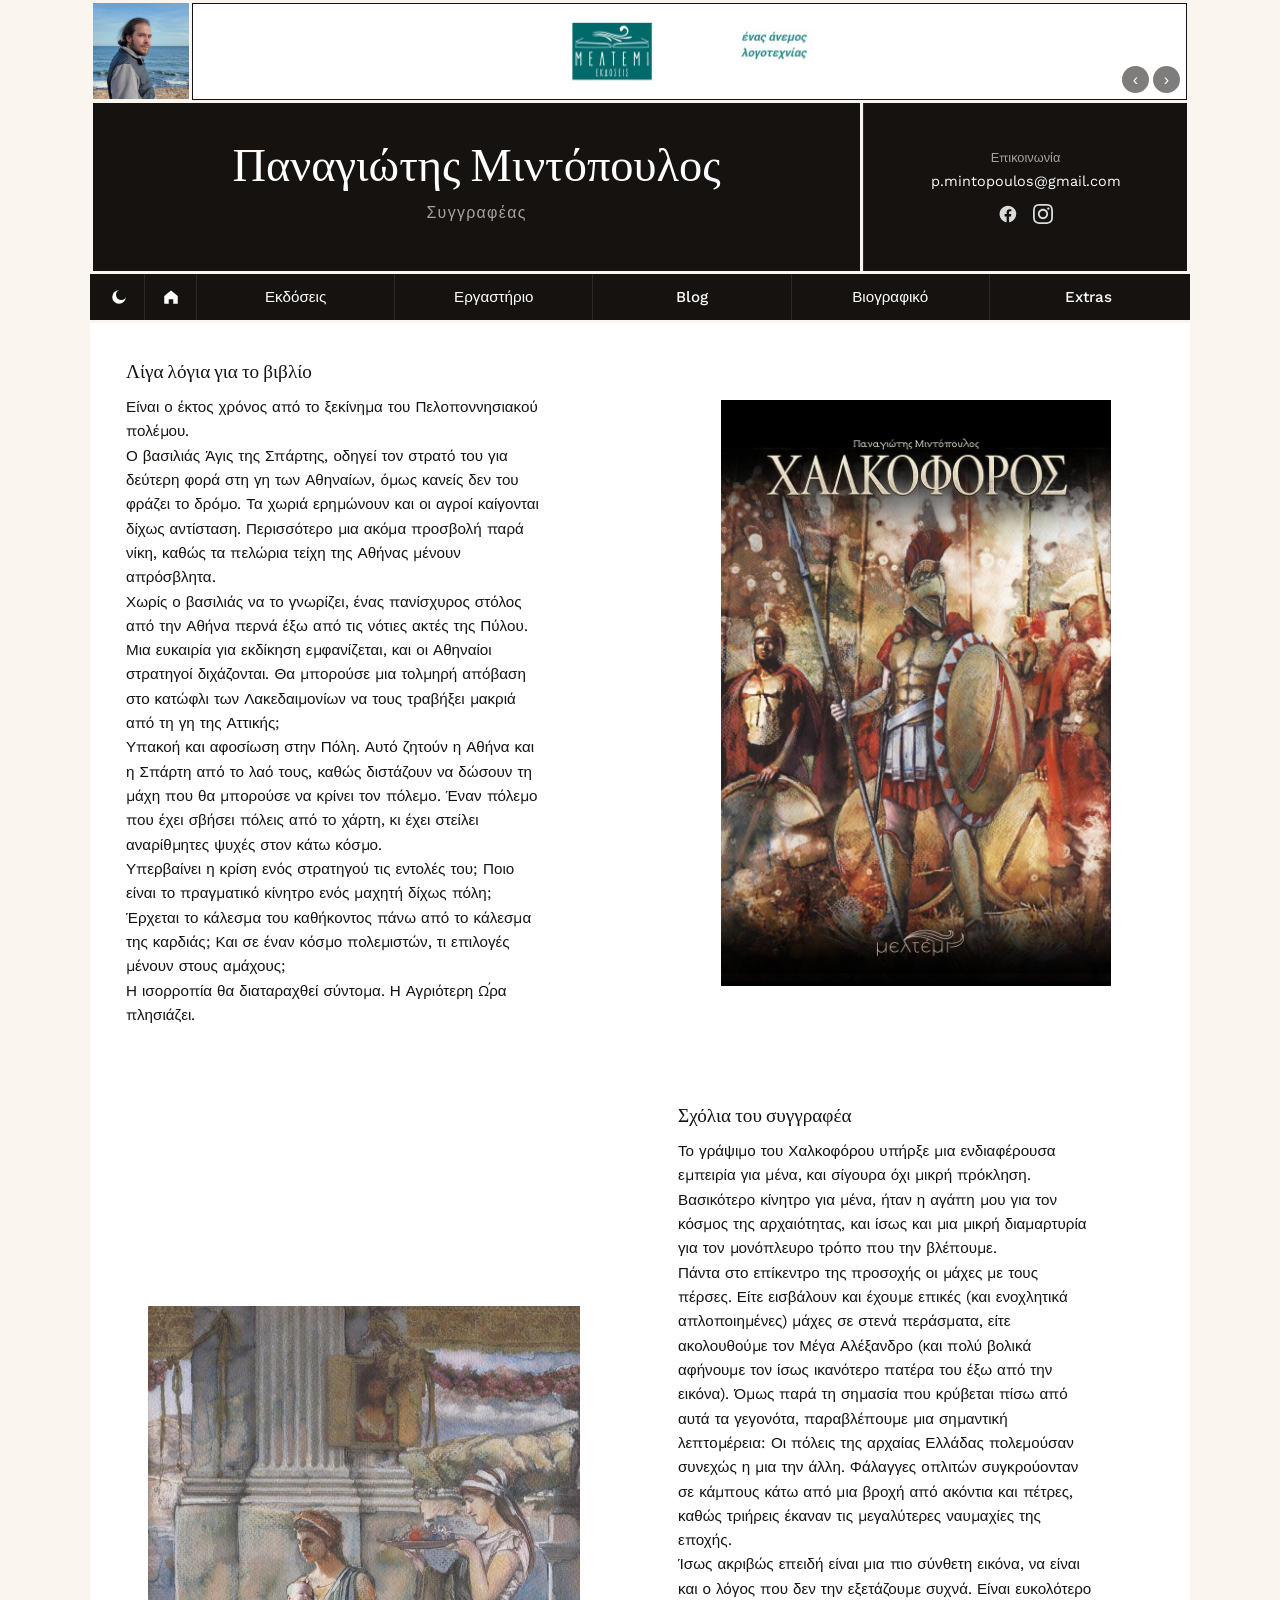
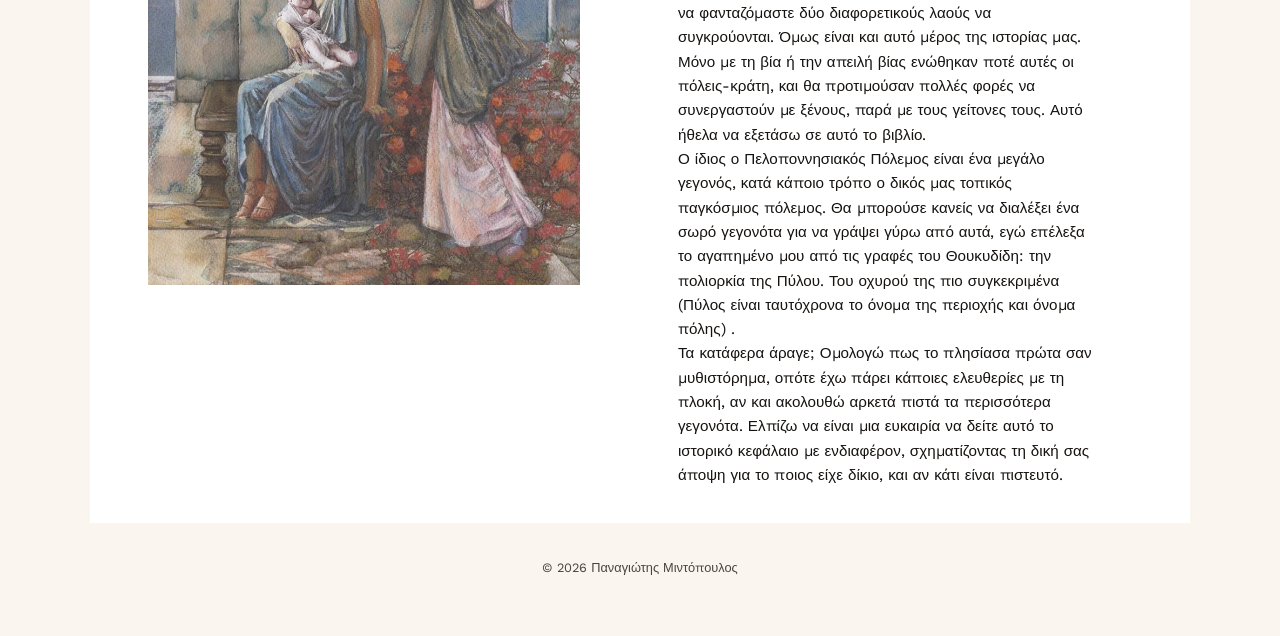
==== index.html @ 1bc75369 "Add files via upload" ====
<!DOCTYPE html>
<html lang="el">
<head>
<meta charset="UTF-8">
<script>(function(){try{if(localStorage.getItem("siteTheme")==="dark"){document.documentElement.setAttribute("data-theme","dark");}}catch(e){}})();</script>
<meta name="google-site-verification" content="775lHeg6rvfFy2zufK6wCmhFiFJOuWNZ0O4ywF4zVB4" />
<meta name="viewport" content="width=device-width, initial-scale=1.0">
<title>Παναγιώτης Μιντόπουλος | Συγγραφέας</title>
<meta name="description" content="Επίσημη ιστοσελίδα του συγγραφέα Παναγιώτη Μιντόπουλου.">
<link rel="canonical" href="https://pmintopoulos.github.io/">
<meta property="og:type" content="website">
<meta property="og:site_name" content="Παναγιώτης Μιντόπουλος">
<meta property="og:title" content="Παναγιώτης Μιντόπουλος | Συγγραφέας">
<meta property="og:description" content="Επίσημη ιστοσελίδα του συγγραφέα Παναγιώτη Μιντόπουλου.">
<meta property="og:url" content="https://pmintopoulos.github.io/">
<meta property="og:image" content="https://pmintopoulos.github.io/images/author-photo.jpg">
<meta name="twitter:card" content="summary">
<meta name="twitter:title" content="Παναγιώτης Μιντόπουλος | Συγγραφέας">
<meta name="twitter:description" content="Επίσημη ιστοσελίδα του συγγραφέα Παναγιώτη Μιντόπουλου.">
<meta name="twitter:image" content="https://pmintopoulos.github.io/images/author-photo.jpg">
<link rel="preconnect" href="https://fonts.googleapis.com">
<link rel="preconnect" href="https://fonts.gstatic.com" crossorigin>
<link href="https://fonts.googleapis.com/css2?family=Fraunces:opsz,wght@9..144,400;9..144,500;9..144,600&family=Work+Sans:wght@400;500;600&display=swap" rel="stylesheet">
<link rel="stylesheet" href="style.css">
<link rel="icon" type="image/png" href="images/favicon.png">
<script type="application/ld+json">
{
  "@context": "https://schema.org",
  "@type": "Person",
  "name": "Παναγιώτης Μιντόπουλος",
  "url": "https://pmintopoulos.github.io/",
  "image": "https://pmintopoulos.github.io/images/author-photo.jpg",
  "jobTitle": "Συγγραφέας",
  "email": "mailto:p.mintopoulos@gmail.com",
  "sameAs": [
    "https://www.facebook.com/profile.php?id=61594386359004"
  ]
}
</script>
</head>
<body>

<!-- Decorative ambient text in the side margins on wide screens.
     Purely visual, non-interactive, auto-hidden on narrower
     screens and for reduced-motion users. -->
<div class="ambient-text ambient-left" id="ambientLeft" aria-hidden="true"></div>
<div class="ambient-text ambient-right" id="ambientRight" aria-hidden="true"></div>

<!-- ============ TOP STRIP: photo + bookstore banner ============ -->
<div class="top-strip">
  <div class="photo-box">
    <img src="images/author-photo.jpg" alt="Φωτογραφία συγγραφέα" onerror="this.style.display='none'; this.parentElement.classList.add('empty')">
    <span class="placeholder-label">φωτό</span>
  </div>
  <div class="store-switcher" id="storeSwitcher">
    <a class="store-link" id="storeLink" href="#" target="_blank" rel="noopener" aria-label="Δείτε το βιβλίο στο βιβλιοπωλείο">
      <img id="storeImg" src="images/stores/store-meltemi.jpg" alt="Διαθέσιμο στο Μελτέμι">
    </a>
    <div class="store-arrows">
      <button type="button" class="store-arrow" id="storePrev" aria-label="Προηγούμενο κατάστημα">&#8249;</button>
      <button type="button" class="store-arrow" id="storeNext" aria-label="Επόμενο κατάστημα">&#8250;</button>
    </div>
  </div>
</div>

<!-- ============ HERO: name/title + contact & social ============ -->
<div class="hero-strip">
  <div class="hero-name">
    <h1>Παναγιώτης Μιντόπουλος</h1>
    <p class="hero-subtitle">Συγγραφέας</p>
  </div>
  <div class="hero-contact">
    <p class="contact-label">Επικοινωνία</p>
    <a href="mailto:p.mintopoulos@gmail.com">p.mintopoulos@gmail.com</a>
    <div class="social-row">
      <a href="https://www.facebook.com/profile.php?id=61594386359004" aria-label="Facebook" target="_blank" rel="noopener" class="social-icon">
        <svg viewBox="0 0 24 24" width="20" height="20" fill="currentColor" aria-hidden="true">
          <path d="M22 12.06C22 6.48 17.52 2 11.94 2S1.88 6.48 1.88 12.06c0 5.02 3.66 9.18 8.44 9.94v-7.03H7.9v-2.91h2.42V9.94c0-2.39 1.42-3.71 3.6-3.71 1.04 0 2.13.19 2.13.19v2.35h-1.2c-1.18 0-1.55.74-1.55 1.5v1.79h2.64l-.42 2.91h-2.22V22c4.78-.76 8.44-4.92 8.44-9.94Z"/>
        </svg>
      </a>
      <a href="https://www.instagram.com/panagiotis.mintopoulos/" aria-label="Instagram" target="_blank" rel="noopener" class="social-icon">
        <svg viewBox="0 0 24 24" width="20" height="20" fill="currentColor" aria-hidden="true">
          <path d="M12 2.163c3.204 0 3.584.012 4.85.07 3.252.148 4.771 1.691 4.919 4.919.058 1.265.069 1.645.069 4.849 0 3.205-.012 3.584-.069 4.849-.149 3.225-1.664 4.771-4.919 4.919-1.266.058-1.644.07-4.85.07-3.204 0-3.584-.012-4.849-.07-3.26-.149-4.771-1.699-4.919-4.92-.058-1.265-.07-1.644-.07-4.849 0-3.204.013-3.583.07-4.849.149-3.227 1.664-4.771 4.919-4.919 1.266-.057 1.645-.069 4.849-.069zm0-2.163c-3.259 0-3.667.014-4.947.072-4.358.2-6.78 2.618-6.98 6.98-.059 1.281-.073 1.689-.073 4.948 0 3.259.014 3.668.072 4.948.2 4.358 2.618 6.78 6.98 6.98 1.281.058 1.689.072 4.948.072 3.259 0 3.668-.014 4.948-.072 4.354-.2 6.782-2.618 6.979-6.98.059-1.28.073-1.689.073-4.948 0-3.259-.014-3.667-.072-4.947-.196-4.354-2.617-6.78-6.979-6.98-1.281-.059-1.69-.073-4.949-.073zm0 5.838c-3.403 0-6.162 2.759-6.162 6.162s2.759 6.163 6.162 6.163 6.162-2.759 6.162-6.163c0-3.403-2.759-6.162-6.162-6.162zm0 10.162c-2.209 0-4-1.79-4-4 0-2.209 1.791-4 4-4s4 1.791 4 4c0 2.21-1.791 4-4 4zm6.406-11.845c-.796 0-1.441.645-1.441 1.44s.645 1.44 1.441 1.44c.795 0 1.439-.645 1.439-1.44s-.644-1.44-1.439-1.44z"/>
        </svg>
      </a>
    </div>
  </div>
</div>

<!-- ============ NAV ============ -->
<nav class="main-nav">
  <ul>
    <li class="nav-theme">
      <button type="button" id="themeToggle" aria-label="Εναλλαγή νυχτερινής λειτουργίας"></button>
    </li>
    <li class="nav-home">
      <a href="index.html" aria-label="Αρχική">
        <svg viewBox="0 0 24 24" width="18" height="18" fill="currentColor" aria-hidden="true">
          <path d="M12 3.2 3 10.5V21h6v-6h6v6h6V10.5L12 3.2Z"/>
        </svg>
      </a>
    </li>
    <li class="has-dropdown">
      <a href="#">Εκδόσεις</a>
      <ul class="dropdown">
        <li><a href="novels.html">Μυθιστορήματα</a></li>
        <li><a href="stories.html">Διηγήματα</a></li>
      </ul>
    </li>
    <li class="has-dropdown">
      <a href="#">Εργαστήριο</a>
      <ul class="dropdown">
        <li><a href="unfinished.html">Ημιτελή</a></li>
        <li><a href="archived.html">Αρχειοθετημένα</a></li>
      </ul>
    </li>
    <li><a href="blog.html">Blog</a></li>
    <li><a href="bio.html">Βιογραφικό</a></li>
    <li class="has-dropdown">
      <a href="#">Extras</a>
      <ul class="dropdown">
        <li><a href="drawings.html">Ζωγραφιές</a></li>
        <li><a href="modeling.html">Μοντελισμός</a></li>
        <li><a href="suggestions.html">Προτάσεις</a></li>
      </ul>
    </li>
  </ul>
</nav>

<!-- ============ FEATURED BOOK SHOWCASE ============ -->
<main class="showcase">
  <div class="showcase-grid">
    <div class="cell cell-about">
      <h3>Λίγα λόγια για το βιβλίο</h3>
      <p>Είναι ο έκτος χρόνος από το ξεκίνημα του Πελοποννησιακού πολέμου.</p>
      <p>Ο βασιλιάς Άγις της Σπάρτης, οδηγεί τον στρατό του για δεύτερη φορά στη γη των Αθηναίων, όμως κανείς δεν του φράζει το δρόμο. Τα χωριά ερημώνουν και οι αγροί καίγονται δίχως αντίσταση. Περισσότερο μια ακόμα προσβολή παρά νίκη, καθώς τα πελώρια τείχη της Αθήνας μένουν απρόσβλητα.</p>
      <p>Χωρίς ο βασιλιάς να το γνωρίζει, ένας πανίσχυρος στόλος από την Αθήνα περνά έξω από τις νότιες ακτές της Πύλου. Μια ευκαιρία για εκδίκηση εμφανίζεται, και οι Αθηναίοι στρατηγοί διχάζονται. Θα μπορούσε μια τολμηρή απόβαση στο κατώφλι των Λακεδαιμονίων να τους τραβήξει μακριά από τη γη της Αττικής;</p>
      <p>Υπακοή και αφοσίωση στην Πόλη. Αυτό ζητούν η Αθήνα και η Σπάρτη από το λαό τους, καθώς διστάζουν να δώσουν τη μάχη που θα μπορούσε να κρίνει τον πόλεμο. Έναν πόλεμο που έχει σβήσει πόλεις από το χάρτη, κι έχει στείλει αναρίθμητες ψυχές στον κάτω κόσμο.</p>
      <p>Υπερβαίνει η κρίση ενός στρατηγού τις εντολές του; Ποιο είναι το πραγματικό κίνητρο ενός μαχητή δίχως πόλη; Έρχεται το κάλεσμα του καθήκοντος πάνω από το κάλεσμα της καρδιάς; Και σε έναν κόσμο πολεμιστών, τι επιλογές μένουν στους αμάχους;</p>
      <p>Η ισορροπία θα διαταραχθεί σύντομα. Η Αγριότερη Ώρα πλησιάζει.</p>
    </div>

    <div class="cell cell-cover">
      <img src="images/latest-book-cover.jpg" alt="Εξώφυλλο τελευταίου βιβλίου" onerror="this.style.display='none'; this.parentElement.classList.add('empty')">
      <span class="placeholder-label">εικόνα τελευταίας κυκλοφορίας</span>
    </div>

    <div class="cell cell-back">
      <img src="images/back-cover.jpg" alt="Οπισθόφυλλο" onerror="this.style.display='none'; this.parentElement.classList.add('empty')">
      <span class="placeholder-label">οπισθόφυλλο</span>
    </div>

    <div class="cell cell-notes">
      <h3>Σχόλια του συγγραφέα</h3>
      <p>Το γράψιμο του Χαλκοφόρου υπήρξε μια ενδιαφέρουσα εμπειρία για μένα, και σίγουρα όχι μικρή πρόκληση. Βασικότερο κίνητρο για μένα, ήταν η αγάπη μου για τον κόσμος της αρχαιότητας, και ίσως και μια μικρή διαμαρτυρία για τον μονόπλευρο τρόπο που την βλέπουμε.</p>
      <p>Πάντα στο επίκεντρο της προσοχής οι μάχες με τους πέρσες. Είτε εισβάλουν και έχουμε επικές (και ενοχλητικά απλοποιημένες) μάχες σε στενά περάσματα, είτε ακολουθούμε τον Μέγα Αλέξανδρο (και πολύ βολικά αφήνουμε τον ίσως ικανότερο πατέρα του έξω από την εικόνα). Όμως παρά τη σημασία που κρύβεται πίσω από αυτά τα γεγονότα, παραβλέπουμε μια σημαντική λεπτομέρεια: Οι πόλεις της αρχαίας Ελλάδας πολεμούσαν συνεχώς η μια την άλλη. Φάλαγγες οπλιτών συγκρούονταν σε κάμπους κάτω από μια βροχή από ακόντια και πέτρες, καθώς τριήρεις έκαναν τις μεγαλύτερες ναυμαχίες της εποχής.</p>
      <p>Ίσως ακριβώς επειδή είναι μια πιο σύνθετη εικόνα, να είναι και ο λόγος που δεν την εξετάζουμε συχνά. Είναι ευκολότερο να φανταζόμαστε δύο διαφορετικούς λαούς να συγκρούονται. Όμως είναι και αυτό μέρος της ιστορίας μας. Μόνο με τη βία ή την απειλή βίας ενώθηκαν ποτέ αυτές οι πόλεις-κράτη, και θα προτιμούσαν πολλές φορές να συνεργαστούν με ξένους, παρά με τους γείτονες τους. Αυτό ήθελα να εξετάσω σε αυτό το βιβλίο.</p>
      <p>Ο ίδιος ο Πελοποννησιακός Πόλεμος είναι ένα μεγάλο γεγονός, κατά κάποιο τρόπο ο δικός μας τοπικός παγκόσμιος πόλεμος. Θα μπορούσε κανείς να διαλέξει ένα σωρό γεγονότα για να γράψει γύρω από αυτά, εγώ επέλεξα το αγαπημένο μου από τις γραφές του Θουκυδίδη: την πολιορκία της Πύλου. Του οχυρού της πιο συγκεκριμένα (Πύλος είναι ταυτόχρονα το όνομα της περιοχής και όνομα πόλης) .</p>
      <p>Τα κατάφερα άραγε; Ομολογώ πως το πλησίασα πρώτα σαν μυθιστόρημα, οπότε έχω πάρει κάποιες ελευθερίες με τη πλοκή, αν και ακολουθώ αρκετά πιστά τα περισσότερα γεγονότα. Ελπίζω να είναι μια ευκαιρία να δείτε αυτό το ιστορικό κεφάλαιο με ενδιαφέρον, σχηματίζοντας τη δική σας άποψη για το ποιος είχε δίκιο, και αν κάτι είναι πιστευτό.</p>
    </div>
  </div>
</main>

<footer class="site-footer">
  <p>&copy; <span id="year"></span> Παναγιώτης Μιντόπουλος</p>
</footer>

<script src="script.js"></script>
</body>
</html>
---- style.css ----
/* =========================================================
   TOKENS — change these to re-theme the whole site
   ========================================================= */
:root {
  --black: #15120f;
  --orange: #d9711f;
  --orange-dark: #b85c15;
  --gold: #f0a400;
  --blue: #3e6fb0;
  --grey: #a7a29b;
  --grey-dark: #6f6a63;
  --paper: #faf6ef;
  --ink: #15120f;
  --ink-soft: #4a453f;
  --white: #ffffff;
  --card-border: #e6e0d4;

  --font-display: "Fraunces", Georgia, serif;
  --font-body: "Work Sans", -apple-system, Segoe UI, sans-serif;

  --max-width: 1100px;
}

/* Night mode — toggled by adding data-theme="dark" to <html> via
   script.js. Re-theming happens automatically everywhere on the
   site, since every component below is built from these tokens
   rather than hardcoded colors. */
html[data-theme="dark"] {
  --orange: #e08a3e;
  --orange-dark: #c76f22;
  --gold: #e0a63a;
  --blue: #6c95cc;
  --grey: #4a463e;
  --grey-dark: #6f6a5e;
  --paper: #17150f;
  --ink: #ece7da;
  --ink-soft: #b6b0a0;
  --white: #211e17;
  --card-border: #343025;
}

html {
  transition: background-color 0.2s ease;
}
body {
  transition: background-color 0.2s ease, color 0.2s ease;
}

* { box-sizing: border-box; }

html { scroll-behavior: smooth; }

body {
  margin: 0;
  font-family: var(--font-body);
  color: var(--ink);
  background: var(--paper);
  -webkit-font-smoothing: antialiased;
}

img { max-width: 100%; display: block; }

a {
  color: inherit;
  text-decoration: none;
}

h1, h2, h3 {
  font-family: var(--font-display);
  margin: 0;
  font-weight: 500;
}

/* Empty-state placeholder styling: shows while real photos/covers
   are not yet in the /images folder. Once you add a real image,
   this label disappears automatically because the <img> loads. */
.placeholder-label {
  display: none;
  font-family: var(--font-body);
  font-size: 0.85rem;
  color: var(--white);
  text-align: center;
  padding: 0 0.5rem;
}
[class*="cell-"].empty,
.photo-box.empty,
.bio-photo.empty {
  display: flex;
  align-items: center;
  justify-content: center;
}
[class*="cell-"].empty .placeholder-label,
.photo-box.empty .placeholder-label,
.bio-photo.empty .placeholder-label {
  display: block;
}

/* =========================================================
   TOP STRIP — author photo + bookstore banner
   ========================================================= */
.top-strip {
  display: flex;
  gap: 3px;
  max-width: var(--max-width);
  margin: 3px auto 0;
  padding: 0 3px;
}

.photo-box {
  flex: 0 0 96px;
  height: 96px;
  background: var(--gold);
  overflow: hidden;
}
.photo-box img { width: 100%; height: 100%; object-fit: cover; }

.store-switcher {
  flex: 1;
  position: relative;
  border: 1px solid var(--ink);
  background: var(--white);
  overflow: hidden;
}
.store-link {
  display: block;
  width: 100%;
  height: 100%;
}
.store-link img {
  width: 100%;
  height: 100%;
  object-fit: contain;
  background: var(--white);
  display: block;
}
.store-arrows {
  position: absolute;
  right: 6px;
  bottom: 6px;
  display: flex;
  gap: 4px;
}
.store-arrow {
  width: 27px;
  height: 27px;
  border: none;
  border-radius: 50%;
  background: rgba(21, 18, 15, 0.55);
  color: var(--white);
  font-size: 1rem;
  line-height: 1;
  cursor: pointer;
  display: flex;
  align-items: center;
  justify-content: center;
  transition: background 0.15s ease;
}
.store-arrow:hover { background: rgba(21, 18, 15, 0.85); }

/* =========================================================
   HERO — name / title + contact & social
   ========================================================= */
.hero-strip {
  display: flex;
  gap: 3px;
  max-width: var(--max-width);
  margin: 3px auto 0;
  padding: 0 3px;
}

.hero-name {
  flex: 2.5;
  background: var(--black);
  color: var(--white);
  padding: 2.05rem 2.5rem;
  text-align: center;
}
.hero-name h1 {
  font-size: clamp(1.9rem, 4vw, 2.9rem);
  font-weight: 500;
}
.hero-subtitle {
  margin-top: 0.6rem;
  font-family: var(--font-body);
  font-size: 1rem;
  letter-spacing: 0.08em;
  color: var(--grey);
}

.hero-contact {
  flex: 1;
  background: var(--black);
  color: var(--white);
  border-left: 1px solid #2c2822;
  padding: 1.3rem 1.5rem;
  display: flex;
  flex-direction: column;
  justify-content: center;
  gap: 0.5rem;
  text-align: center;
}
.contact-label {
  margin: 0;
  font-size: 0.8rem;
  color: var(--grey);
}
.hero-contact a { font-size: 0.9rem; }
.hero-contact a:hover { color: var(--gold); }
.social-row {
  display: flex;
  justify-content: center;
  align-items: center;
  gap: 0.9rem;
  flex-wrap: wrap;
  margin-top: 0.4rem;
}
.social-icon {
  display: inline-flex;
  color: var(--white);
  opacity: 0.85;
  transition: opacity 0.15s ease, color 0.15s ease;
}
.social-icon:hover {
  opacity: 1;
  color: var(--gold);
}

/* =========================================================
   NAV — black bar with dropdowns
   ========================================================= */
.main-nav {
  max-width: var(--max-width);
  margin: 3px auto 0;
  padding: 0 3px;
  background: var(--black);
  position: relative;
  z-index: 20;
}
.main-nav > ul {
  list-style: none;
  display: flex;
  margin: 0;
  padding: 0;
}
.main-nav > ul > li {
  flex: 1;
  text-align: center;
  border-right: 1px solid #2c2822;
}
.main-nav > ul > li:last-child { border-right: none; }

.main-nav > ul > li.nav-home { flex: 0 0 52px; }
.main-nav > ul > li.nav-home > a {
  display: flex;
  align-items: center;
  justify-content: center;
  height: 100%;
  padding: 0.9rem 0;
}

.main-nav > ul > li.nav-theme { flex: 0 0 52px; }
.main-nav > ul > li.nav-theme > button {
  display: flex;
  align-items: center;
  justify-content: center;
  width: 100%;
  height: 100%;
  padding: 0.9rem 0;
  background: none;
  border: none;
  color: var(--white);
  cursor: pointer;
  transition: background 0.15s ease;
}
.main-nav > ul > li.nav-theme > button:hover { background: #262019; }

.main-nav > ul > li > a {
  display: block;
  padding: 0.9rem 0.75rem;
  color: var(--white);
  font-size: 0.95rem;
  font-weight: 500;
  transition: background 0.15s ease;
}
.main-nav > ul > li > a:hover { background: #262019; }

/* dropdown panel */
.dropdown {
  list-style: none;
  margin: 0;
  padding: 6px;
  position: absolute;
  left: 0;
  right: 0;
  top: 100%;
  display: none;
  gap: 6px;
  background: transparent;
}
.has-dropdown { position: relative; }
.has-dropdown:hover .dropdown,
.has-dropdown:focus-within .dropdown,
.has-dropdown.open .dropdown {
  display: flex;
  flex-direction: column;
}
.dropdown li a {
  display: block;
  background: var(--grey);
  color: var(--ink);
  padding: 0.6rem 0.9rem;
  margin-bottom: 4px;
  font-size: 0.85rem;
  transition: background 0.15s ease;
}
.dropdown li a:hover { background: var(--grey-dark); color: var(--white); }

/* =========================================================
   SHOWCASE — featured book, 2x2 grid on orange field
   ========================================================= */
.showcase {
  max-width: var(--max-width);
  margin: 3px auto 0;
  padding: 0.17rem 3px 3px;
  background: var(--white);
}
.showcase-title {
  color: var(--ink);
  text-align: center;
  font-size: clamp(1.4rem, 3vw, 1.9rem);
  margin-bottom: 1.5rem;
}

.showcase-grid {
  display: grid;
  grid-template-columns: 1fr 1fr;
  gap: 10px;
}

.cell {
  min-height: 260px;
  padding: 2rem;
  display: flex;
  flex-direction: column;
  justify-content: center;
  background: var(--white);
  border: 1px solid var(--white);
  color: var(--ink);
}

.cell-cover, .cell-back {
  background: var(--white);
  border: 1px solid var(--white);
  align-items: center;
  text-align: center;
  min-height: 340px;
  padding: 0;
  overflow: hidden;
}
.cell-cover img, .cell-back img { width: 80%; height: 80%; object-fit: contain; }

/* If a cover/back image ever fails to load, fall back to a
   visible gold tile so the placeholder label (which is white
   text) stays readable — only the normal, image-loaded state
   is white-on-white. */
.cell-cover.empty, .cell-back.empty { background: var(--gold); }

.cell-about, .cell-notes {
  background: var(--white);
  border: 1px solid var(--white);
  color: var(--ink);
}
.cell-about h3, .cell-notes h3 {
  font-size: 1.2rem;
  margin-bottom: 0.75rem;
}
.cell-about p, .cell-notes p {
  margin: 0;
  line-height: 1.6;
  font-size: 0.95rem;
  max-width: 46ch;
}

/* =========================================================
   BLOG — latest post + clickable history list
   ========================================================= */
.blog-main {
  max-width: var(--max-width);
  margin: 3px auto 0;
  padding: 2rem 3px 3px;
}

.blog-layout {
  display: grid;
  grid-template-columns: 2.2fr 1fr;
  gap: 20px;
  align-items: start;
}

.blog-post {
  position: relative;
  background: var(--white);
  border: 1px solid var(--card-border);
  padding: 2.5rem;
  min-height: 320px;
}
.blog-post .post-date {
  position: absolute;
  top: 1.5rem;
  right: 1.75rem;
  font-size: 0.8rem;
  color: var(--ink-soft);
}
.blog-post .post-title {
  font-size: clamp(1.5rem, 3vw, 1.9rem);
  padding-right: 7rem;
}
.blog-post .post-subtitle {
  margin-top: 0.5rem;
  color: var(--ink-soft);
  font-style: italic;
  font-size: 0.95rem;
}
.blog-post .post-body {
  margin-top: 1.5rem;
  line-height: 1.75;
}
.blog-post .post-body p { margin: 0 0 1rem; }
.blog-post .post-body p:last-child { margin-bottom: 0; }
.blog-post .post-image {
  margin-top: 1.5rem;
  width: 100%;
  border-radius: 2px;
}

.post-history {
  background: var(--paper);
  border: 1px solid var(--card-border);
  padding: 1.5rem;
}
.post-history h3 {
  font-size: 1rem;
  margin-bottom: 1rem;
}
.post-history-list {
  list-style: none;
  margin: 0;
  padding: 0;
  display: flex;
  flex-direction: column;
  gap: 8px;
}
.post-history-list button {
  width: 100%;
  text-align: left;
  background: var(--grey);
  color: var(--ink);
  border: none;
  padding: 0.7rem 0.9rem;
  cursor: pointer;
  font-family: var(--font-body);
  transition: background 0.15s ease, color 0.15s ease;
}
.post-history-list button:hover { background: var(--grey-dark); color: var(--white); }
.post-history-list button.active { background: var(--black); color: var(--white); }
.post-history-list .item-date {
  display: block;
  font-size: 0.72rem;
  opacity: 0.8;
}
.post-history-list .item-title {
  display: block;
  font-size: 0.9rem;
  font-weight: 500;
  margin-top: 2px;
}

@media (max-width: 760px) {
  .blog-layout { grid-template-columns: 1fr; }
  .blog-post .post-title { padding-right: 0; }
  .blog-post .post-date { position: static; display: block; margin-bottom: 0.75rem; }
}

/* =========================================================
   GALLERY — grouped blocks of artwork with a click-to-zoom
   lightbox (used by drawings.html and modeling.html)
   ========================================================= */
.gallery-main {
  max-width: var(--max-width);
  margin: 3px auto 0;
  padding: 2rem 3px 4rem;
}
.gallery-page-title {
  font-size: clamp(1.6rem, 3.5vw, 2.2rem);
  margin-bottom: 2rem;
}

.gallery-block { margin-bottom: 2.75rem; }
.gallery-block h2 {
  font-size: 1.3rem;
  margin-bottom: 1rem;
  padding-bottom: 0.5rem;
  border-bottom: 1px solid var(--card-border);
}

.gallery-grid {
  display: grid;
  grid-template-columns: repeat(auto-fill, minmax(190px, 1fr));
  gap: 14px;
}

.gallery-thumb {
  position: relative;
  aspect-ratio: 1 / 1;
  overflow: hidden;
  border: 1px solid var(--card-border);
  background: var(--white);
  padding: 0;
  cursor: pointer;
  display: block;
  width: 100%;
}
.gallery-thumb img {
  width: 100%;
  height: 100%;
  object-fit: cover;
  display: block;
  transition: transform 0.25s ease;
}
.gallery-thumb:hover img { transform: scale(1.06); }
.gallery-thumb .thumb-caption {
  position: absolute;
  left: 0; right: 0; bottom: 0;
  background: rgba(21, 18, 15, 0.72);
  color: var(--white);
  font-size: 0.78rem;
  padding: 0.45rem 0.6rem;
  text-align: left;
  opacity: 0;
  transition: opacity 0.15s ease;
}
.gallery-thumb:hover .thumb-caption { opacity: 1; }
.gallery-thumb.empty {
  display: flex;
  align-items: center;
  justify-content: center;
  background: var(--gold);
}

/* Lightbox overlay */
.lightbox {
  position: fixed;
  inset: 0;
  background: rgba(10, 9, 7, 0.93);
  z-index: 100;
  display: none;
  align-items: center;
  justify-content: center;
  padding: 2rem;
}
.lightbox.open { display: flex; }
.lightbox-content {
  max-width: 92vw;
  display: flex;
  flex-direction: column;
  align-items: center;
}
.lightbox-content img {
  max-width: 88vw;
  max-height: 68vh;
  object-fit: contain;
  border: 2px solid var(--white);
  background: var(--white);
}
.lightbox-caption {
  color: var(--white);
  text-align: center;
  margin-top: 1.25rem;
  max-width: 640px;
}
.lightbox-caption h3 {
  font-size: 1.25rem;
  margin-bottom: 0.5rem;
}
.lightbox-caption p {
  font-size: 0.92rem;
  color: #d9d2c5;
  line-height: 1.65;
  margin: 0;
}
.lightbox-close {
  position: absolute;
  top: 1.25rem;
  right: 1.5rem;
  background: none;
  border: none;
  color: var(--white);
  font-size: 2rem;
  line-height: 1;
  cursor: pointer;
}
.lightbox-arrow {
  position: absolute;
  top: 50%;
  transform: translateY(-50%);
  width: 46px;
  height: 46px;
  border-radius: 50%;
  border: none;
  background: rgba(255, 255, 255, 0.12);
  color: var(--white);
  font-size: 1.5rem;
  cursor: pointer;
  display: flex;
  align-items: center;
  justify-content: center;
  transition: background 0.15s ease;
}
.lightbox-arrow:hover { background: rgba(255, 255, 255, 0.28); }
.lightbox-prev { left: 1rem; }
.lightbox-next { right: 1rem; }

@media (max-width: 600px) {
  .gallery-grid { grid-template-columns: repeat(auto-fill, minmax(130px, 1fr)); }
  .lightbox-arrow { width: 38px; height: 38px; font-size: 1.2rem; }
}

/* =========================================================
   WORKSHOP — stacked entries (Ημιτελή / Αρχειοθετημένα) with
   a sample-chapter panel that opens below the header, not
   over it, so the identity strip and nav stay visible.
   ========================================================= */
.workshop-main {
  max-width: var(--max-width);
  margin: 3px auto 0;
  padding: 2rem 3px 4rem;
}
.workshop-page-title {
  font-size: clamp(1.6rem, 3.5vw, 2.2rem);
  margin-bottom: 1.5rem;
}

.workshop-list {
  display: flex;
  flex-direction: column;
  gap: 16px;
}
.workshop-card {
  background: var(--white);
  border: 1px solid var(--card-border);
  padding: 2rem;
}
.workshop-card h2 {
  font-size: 1.3rem;
}
.workshop-card .workshop-subtitle {
  margin-top: 0.35rem;
  color: var(--ink-soft);
  font-style: italic;
  font-size: 0.92rem;
}
.workshop-card .workshop-text {
  margin-top: 1rem;
  line-height: 1.7;
}
.workshop-excerpt-btn {
  margin-top: 1.25rem;
  background: var(--black);
  color: var(--white);
  border: none;
  padding: 0.65rem 1.25rem;
  font-family: var(--font-body);
  font-size: 0.9rem;
  cursor: pointer;
  transition: background 0.15s ease;
}
.workshop-excerpt-btn:hover { background: #2c2822; }

/* Excerpt reading panel — fixed, but its "top" is set by
   script.js to sit right under the header, so the identity
   strip + nav above it stay visible and usable. */
.excerpt-overlay {
  position: fixed;
  left: 0;
  right: 0;
  bottom: 0;
  background: var(--paper);
  z-index: 80;
  overflow-y: auto;
  display: none;
  padding: 0 clamp(1rem, 5vw, 3rem) 3rem;
}
.excerpt-overlay.open { display: block; }
.excerpt-close-bar {
  position: sticky;
  top: 0;
  background: var(--paper);
  padding: 1rem 0;
  text-align: right;
  z-index: 2;
}
.excerpt-close {
  background: var(--white);
  border: 1px solid var(--ink);
  color: var(--ink);
  padding: 0.5rem 1rem;
  font-family: var(--font-body);
  font-size: 0.9rem;
  cursor: pointer;
  transition: background 0.15s ease;
}
.excerpt-close:hover { background: var(--paper); }
.excerpt-inner {
  max-width: 70ch;
  margin: 0 auto;
}
.excerpt-title {
  font-size: clamp(1.4rem, 3vw, 1.8rem);
  margin-bottom: 1.5rem;
}
.excerpt-body p {
  margin: 0 0 1.1rem;
  line-height: 1.8;
}
.excerpt-body p:last-child { margin-bottom: 0; }

/* =========================================================
   EDITIONS — book cover grid + detail panel (Μυθιστορήματα /
   Διηγήματα). Reuses the .lightbox / .lightbox-arrow /
   .lightbox-close overlay chrome, with its own card layout
   that puts text next to the art.
   ========================================================= */
.editions-grid {
  display: grid;
  grid-template-columns: repeat(auto-fill, minmax(160px, 1fr));
  gap: 18px;
}
.edition-thumb {
  position: relative;
  aspect-ratio: 2 / 3;
  overflow: hidden;
  border: 1px solid var(--card-border);
  background: var(--white);
  padding: 0;
  cursor: pointer;
  display: block;
  width: 100%;
}
.edition-thumb img {
  width: 100%;
  height: 100%;
  object-fit: cover;
  display: block;
  transition: transform 0.25s ease;
}
.edition-thumb:hover img { transform: scale(1.05); }
.edition-thumb.empty {
  display: flex;
  align-items: center;
  justify-content: center;
  background: var(--gold);
}

.book-card {
  max-width: 900px;
  max-height: 85vh;
  width: 100%;
  background: var(--white);
  display: flex;
  flex-wrap: wrap;
  overflow-y: auto;
  text-align: left;
}
.book-card img {
  width: 280px;
  max-width: 40%;
  flex-shrink: 0;
  object-fit: cover;
  display: block;
}
.book-details {
  flex: 1;
  min-width: 260px;
  padding: 2.25rem;
  color: var(--ink);
}
.book-details h3 {
  font-size: 1.4rem;
  margin-bottom: 0.4rem;
}
.book-subtitle {
  color: var(--ink-soft);
  font-style: italic;
  font-size: 0.9rem;
  margin: 0 0 1.25rem;
}
.book-desc p {
  margin: 0 0 1rem;
  line-height: 1.7;
}
.book-desc p:last-child { margin-bottom: 0; }
.book-link {
  display: inline-block;
  margin-top: 1.25rem;
  background: var(--black);
  color: var(--white);
  padding: 0.6rem 1.15rem;
  font-size: 0.88rem;
  text-decoration: none;
  transition: background 0.15s ease;
}
.book-link:hover { background: #2c2822; }
.book-link.is-hidden { display: none; }

@media (max-width: 640px) {
  .book-card { flex-direction: column; max-height: 88vh; }
  .book-card img { width: 100%; max-width: 100%; height: 260px; }
  .editions-grid { grid-template-columns: repeat(auto-fill, minmax(120px, 1fr)); }
}

/* =========================================================
   BIO — single section, photo on the left, text on the right
   ========================================================= */
.bio-main {
  max-width: var(--max-width);
  margin: 3px auto 0;
  padding: 2rem 3px 4rem;
}
.bio-page-title {
  font-size: clamp(1.6rem, 3.5vw, 2.2rem);
  margin-bottom: 1.75rem;
}
.bio-layout {
  display: flex;
  gap: 2.5rem;
  align-items: flex-start;
}
.bio-photo {
  flex: 0 0 280px;
  aspect-ratio: 3 / 4;
  overflow: hidden;
  border: 1px solid var(--card-border);
  background: var(--gold);
}
.bio-photo img {
  width: 100%;
  height: 100%;
  object-fit: cover;
  display: block;
}
.bio-photo.empty {
  display: flex;
  align-items: center;
  justify-content: center;
}
.bio-text {
  flex: 1;
  min-width: 260px;
  background: var(--white);
  border: 1px solid var(--card-border);
  padding: 2.25rem;
  line-height: 1.8;
}
.bio-text p { margin: 0 0 1.15rem; }
.bio-text p:last-child { margin-bottom: 0; }

@media (max-width: 640px) {
  .bio-layout { flex-direction: column; }
  .bio-photo { flex-basis: auto; width: 100%; max-width: 280px; }
}

/* =========================================================
   SUGGESTIONS — 5 category tiles that open a shared panel
   (reuses .excerpt-overlay/.excerpt-close-bar/.excerpt-title
   from the Εργαστήριο panel) containing a stacked,
   accordion-style list: image + title always visible,
   description expands only when the title is clicked.
   ========================================================= */
.suggestions-main {
  max-width: var(--max-width);
  margin: 3px auto 0;
  padding: 2rem 3px 4rem;
}
.suggestions-page-title {
  font-size: clamp(1.6rem, 3.5vw, 2.2rem);
  margin-bottom: 1.75rem;
}
.suggestions-categories {
  display: grid;
  grid-template-columns: repeat(auto-fit, minmax(170px, 1fr));
  gap: 14px;
}
.suggestion-category-btn {
  background: var(--white);
  border: 1px solid var(--card-border);
  padding: 2rem 1rem;
  text-align: center;
  font-family: var(--font-display);
  font-size: 1.15rem;
  cursor: pointer;
  transition: background 0.15s ease, color 0.15s ease;
}
.suggestion-category-btn:hover { background: var(--black); color: var(--white); }

.suggestions-list {
  display: flex;
  flex-direction: column;
  gap: 10px;
}
.suggestion-item {
  border: 1px solid var(--card-border);
  background: var(--white);
}
.suggestion-item-header {
  display: flex;
  align-items: center;
  gap: 1rem;
  padding: 0.7rem 1rem;
}
.suggestion-thumb {
  width: 56px;
  height: 56px;
  flex-shrink: 0;
  overflow: hidden;
  border: 1px solid var(--card-border);
  background: var(--gold);
  position: relative;
}
.suggestion-thumb img {
  width: 100%;
  height: 100%;
  object-fit: cover;
  display: block;
}
.suggestion-thumb.empty {
  display: flex;
  align-items: center;
  justify-content: center;
}
.suggestion-thumb .placeholder-label {
  font-size: 0.55rem;
  padding: 0 2px;
}
.suggestion-title-btn {
  flex: 1;
  background: none;
  border: none;
  text-align: left;
  padding: 0;
  font-family: var(--font-body);
  font-weight: 500;
  font-size: 0.98rem;
  color: var(--ink);
  cursor: pointer;
}
.suggestion-title-btn:hover { text-decoration: underline; }
.suggestion-desc {
  display: none;
  padding: 0 1rem 1rem 88px;
  font-size: 0.9rem;
  color: var(--ink-soft);
  line-height: 1.65;
}
.suggestion-item.open .suggestion-desc { display: block; }

@media (max-width: 480px) {
  .suggestion-desc { padding-left: 1rem; }
}

/* =========================================================
   AMBIENT SIDE TEXT — decorative fading snippets in the
   empty margins on wide screens. Non-interactive, hidden
   whenever there isn't real margin space, and hidden for
   anyone with reduced-motion preferences.
   ========================================================= */
.ambient-text {
  position: fixed;
  top: 0;
  bottom: 0;
  /* Fills the exact empty margin outside the page's content
     column, all the way to its edge — not a capped slice. */
  width: calc((100vw - var(--max-width)) / 2);
  overflow: hidden;
  pointer-events: none;
  z-index: 1;
  display: none; /* only enabled by the wide-screen rule below */
}
.ambient-left { left: 0; }
.ambient-right { right: 0; }

.ambient-snippet {
  position: absolute;
  width: 75%;
  transform: translateX(-50%);
  text-align: center;
  font-family: var(--font-display);
  font-style: italic;
  color: var(--ink-soft);
  line-height: 1.5;
  opacity: 0;
  animation-name: ambientFade;
  animation-timing-function: ease-in-out;
  animation-fill-mode: forwards;
}

@keyframes ambientFade {
  0%   { opacity: 0; transform: translateX(-50%) translateY(10px); }
  15%  { opacity: var(--peak, 0.35); transform: translateX(-50%) translateY(0); }
  85%  { opacity: var(--peak, 0.35); }
  100% { opacity: 0; transform: translateX(-50%) translateY(-10px); }
}

/* Only show where the margin is actually wide enough to hold
   a line or two of text without crowding the page content. */
@media (min-width: 1400px) {
  .ambient-text { display: block; }
}

@media (prefers-reduced-motion: reduce) {
  .ambient-text { display: none !important; }
}

/* =========================================================
   FOOTER
   ========================================================= */
.site-footer {
  max-width: var(--max-width);
  margin: 0 auto;
  padding: 1.5rem 0.75rem 3rem;
  text-align: center;
  font-size: 0.8rem;
  color: var(--ink-soft);
}

/* =========================================================
   RESPONSIVE
   ========================================================= */
@media (max-width: 760px) {
  .top-strip, .hero-strip { flex-direction: column; }
  .photo-box { width: 96px; }
  .hero-contact { border-left: none; border-top: 1px solid #2c2822; }

  .main-nav > ul { flex-direction: column; }
  .main-nav > ul > li { border-right: none; border-bottom: 1px solid #2c2822; }
  .dropdown { position: static; }
  .has-dropdown:hover .dropdown,
  .has-dropdown:focus-within .dropdown { display: flex; }

  .showcase-grid { grid-template-columns: 1fr; }
  .cell-cover, .cell-back { min-height: 260px; }
}

/* Respect reduced-motion preference */
@media (prefers-reduced-motion: reduce) {
  html { scroll-behavior: auto; }
  * { transition: none !important; }
}

/* Visible keyboard focus */
a:focus-visible {
  outline: 2px solid var(--gold);
  outline-offset: 2px;
}
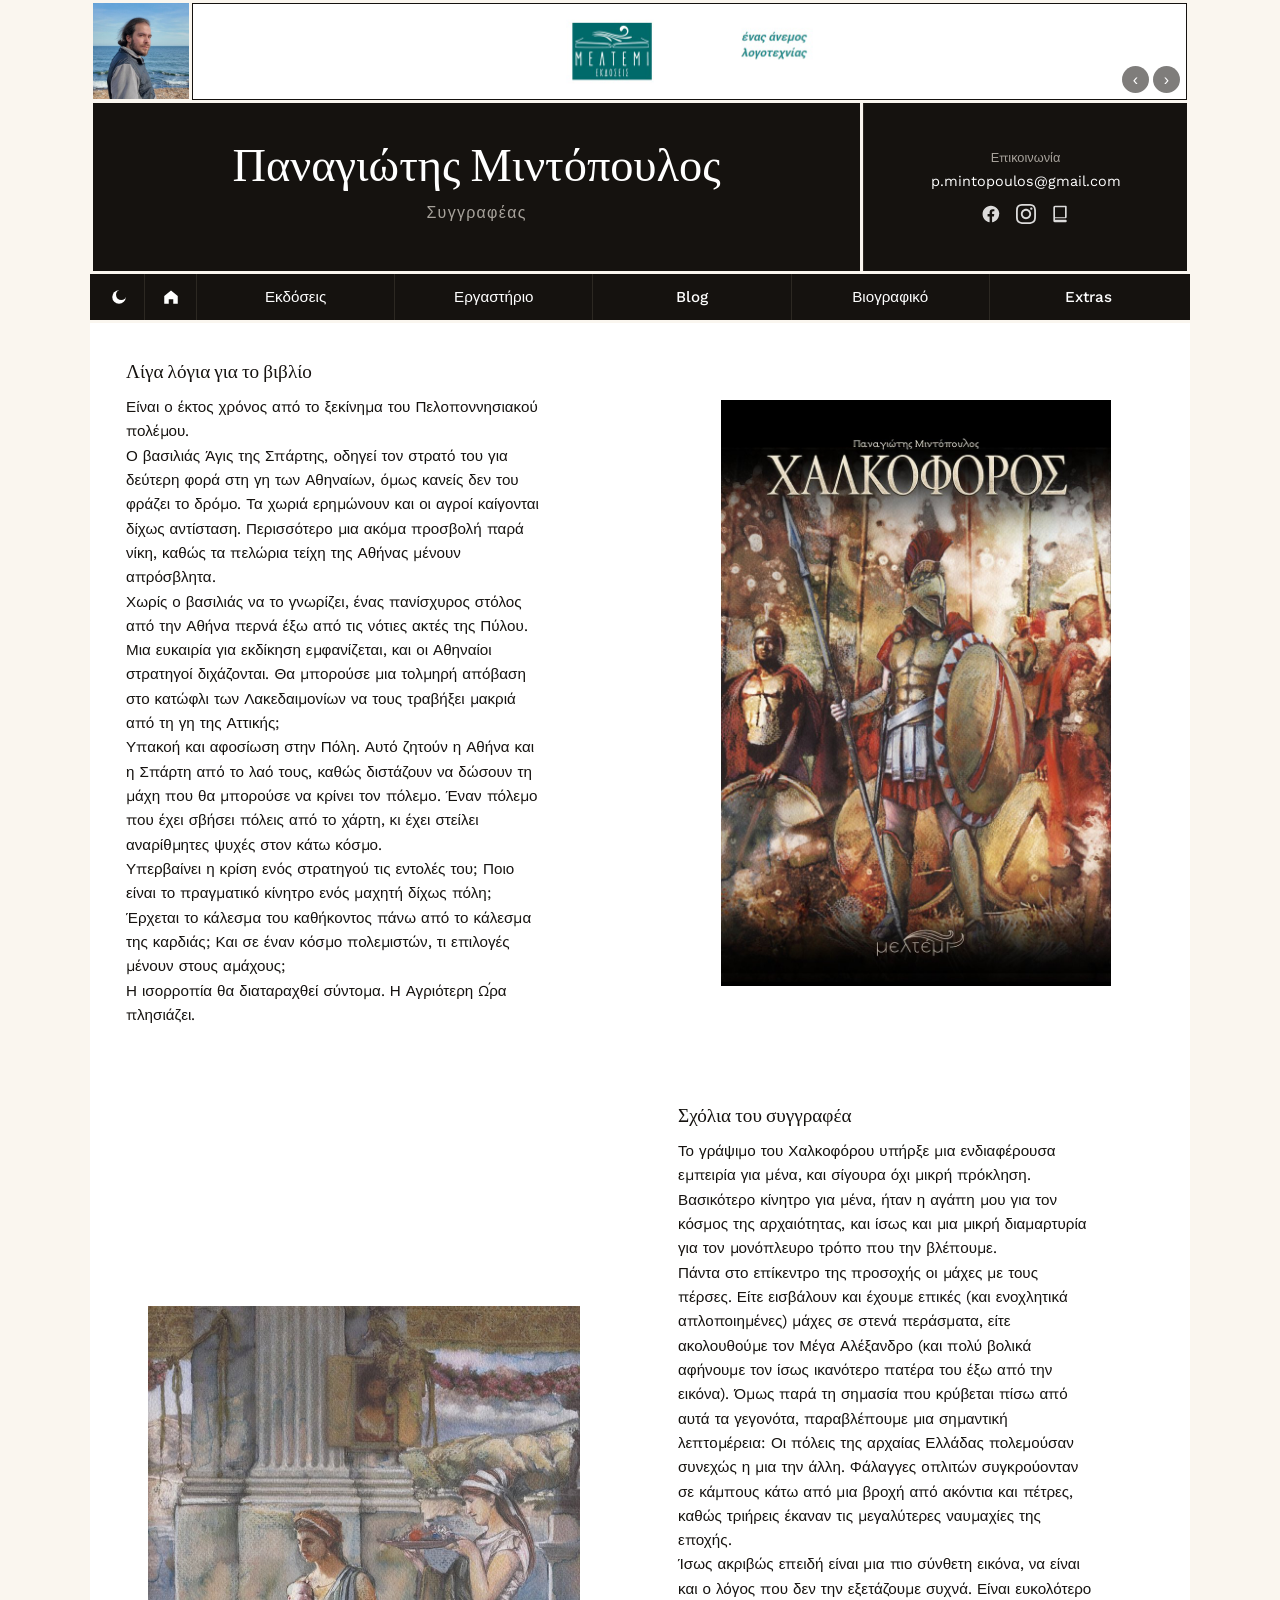
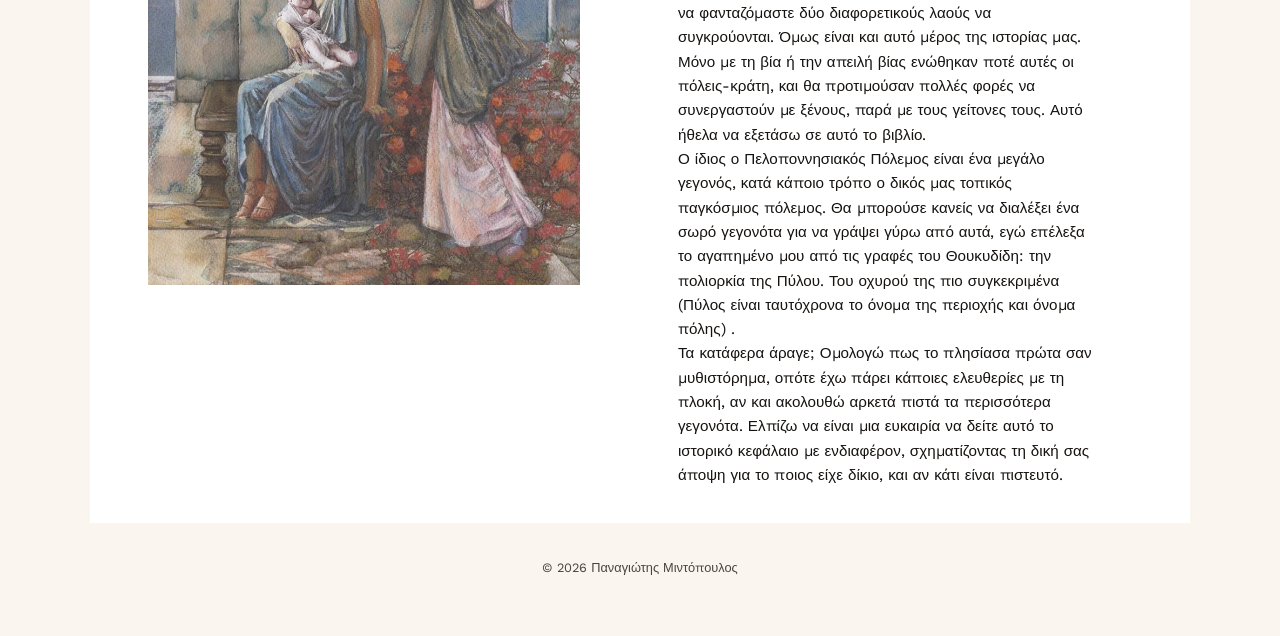
==== commit ac512066: "Add files via upload" ====
--- a/index.html
+++ b/index.html
@@ -81,6 +81,11 @@
       <a href="https://www.instagram.com/panagiotis.mintopoulos/" aria-label="Instagram" target="_blank" rel="noopener" class="social-icon">
         <svg viewBox="0 0 24 24" width="20" height="20" fill="currentColor" aria-hidden="true">
           <path d="M12 2.163c3.204 0 3.584.012 4.85.07 3.252.148 4.771 1.691 4.919 4.919.058 1.265.069 1.645.069 4.849 0 3.205-.012 3.584-.069 4.849-.149 3.225-1.664 4.771-4.919 4.919-1.266.058-1.644.07-4.85.07-3.204 0-3.584-.012-4.849-.07-3.26-.149-4.771-1.699-4.919-4.92-.058-1.265-.07-1.644-.07-4.849 0-3.204.013-3.583.07-4.849.149-3.227 1.664-4.771 4.919-4.919 1.266-.057 1.645-.069 4.849-.069zm0-2.163c-3.259 0-3.667.014-4.947.072-4.358.2-6.78 2.618-6.98 6.98-.059 1.281-.073 1.689-.073 4.948 0 3.259.014 3.668.072 4.948.2 4.358 2.618 6.78 6.98 6.98 1.281.058 1.689.072 4.948.072 3.259 0 3.668-.014 4.948-.072 4.354-.2 6.782-2.618 6.979-6.98.059-1.28.073-1.689.073-4.948 0-3.259-.014-3.667-.072-4.947-.196-4.354-2.617-6.78-6.979-6.98-1.281-.059-1.69-.073-4.949-.073zm0 5.838c-3.403 0-6.162 2.759-6.162 6.162s2.759 6.163 6.162 6.163 6.162-2.759 6.162-6.163c0-3.403-2.759-6.162-6.162-6.162zm0 10.162c-2.209 0-4-1.79-4-4 0-2.209 1.791-4 4-4s4 1.791 4 4c0 2.21-1.791 4-4 4zm6.406-11.845c-.796 0-1.441.645-1.441 1.44s.645 1.44 1.441 1.44c.795 0 1.439-.645 1.439-1.44s-.644-1.44-1.439-1.44z"/>
+        </svg>
+      </a>
+      <a href="https://www.goodreads.com/user/show/204530890-panagiotis-mintopoulos" aria-label="Goodreads" target="_blank" rel="noopener" class="social-icon">
+        <svg viewBox="0 0 24 24" width="20" height="20" fill="currentColor" aria-hidden="true">
+          <path d="M6 2a2 2 0 00-2 2v16a2 2 0 002 2h13a1 1 0 001-1v-1a1 1 0 00-1-1H6.5a.5.5 0 01-.5-.5v-1a.5.5 0 01.5-.5H19a1 1 0 001-1V3a1 1 0 00-1-1H6zm0 2h12v12H6.5a2.49 2.49 0 00-.5.05V4z"/>
         </svg>
       </a>
     </div>
--- a/style.css
+++ b/style.css
@@ -13,6 +13,7 @@
   --ink: #15120f;
   --ink-soft: #4a453f;
   --white: #ffffff;
+  --on-dark: #ffffff;
   --card-border: #e6e0d4;
 
   --font-display: "Fraunces", Georgia, serif;
@@ -78,7 +79,7 @@
   display: none;
   font-family: var(--font-body);
   font-size: 0.85rem;
-  color: var(--white);
+  color: var(--on-dark);
   text-align: center;
   padding: 0 0.5rem;
 }
@@ -146,7 +147,7 @@
   border: none;
   border-radius: 50%;
   background: rgba(21, 18, 15, 0.55);
-  color: var(--white);
+  color: var(--on-dark);
   font-size: 1rem;
   line-height: 1;
   cursor: pointer;
@@ -171,7 +172,7 @@
 .hero-name {
   flex: 2.5;
   background: var(--black);
-  color: var(--white);
+  color: var(--on-dark);
   padding: 2.05rem 2.5rem;
   text-align: center;
 }
@@ -190,7 +191,7 @@
 .hero-contact {
   flex: 1;
   background: var(--black);
-  color: var(--white);
+  color: var(--on-dark);
   border-left: 1px solid #2c2822;
   padding: 1.3rem 1.5rem;
   display: flex;
@@ -216,7 +217,7 @@
 }
 .social-icon {
   display: inline-flex;
-  color: var(--white);
+  color: var(--on-dark);
   opacity: 0.85;
   transition: opacity 0.15s ease, color 0.15s ease;
 }
@@ -268,7 +269,7 @@
   padding: 0.9rem 0;
   background: none;
   border: none;
-  color: var(--white);
+  color: var(--on-dark);
   cursor: pointer;
   transition: background 0.15s ease;
 }
@@ -277,7 +278,7 @@
 .main-nav > ul > li > a {
   display: block;
   padding: 0.9rem 0.75rem;
-  color: var(--white);
+  color: var(--on-dark);
   font-size: 0.95rem;
   font-weight: 500;
   transition: background 0.15s ease;
@@ -313,7 +314,7 @@
   font-size: 0.85rem;
   transition: background 0.15s ease;
 }
-.dropdown li a:hover { background: var(--grey-dark); color: var(--white); }
+.dropdown li a:hover { background: var(--grey-dark); color: var(--on-dark); }
 
 /* =========================================================
    SHOWCASE — featured book, 2x2 grid on orange field
@@ -461,8 +462,8 @@
   font-family: var(--font-body);
   transition: background 0.15s ease, color 0.15s ease;
 }
-.post-history-list button:hover { background: var(--grey-dark); color: var(--white); }
-.post-history-list button.active { background: var(--black); color: var(--white); }
+.post-history-list button:hover { background: var(--grey-dark); color: var(--on-dark); }
+.post-history-list button.active { background: var(--black); color: var(--on-dark); }
 .post-history-list .item-date {
   display: block;
   font-size: 0.72rem;
@@ -532,7 +533,7 @@
   position: absolute;
   left: 0; right: 0; bottom: 0;
   background: rgba(21, 18, 15, 0.72);
-  color: var(--white);
+  color: var(--on-dark);
   font-size: 0.78rem;
   padding: 0.45rem 0.6rem;
   text-align: left;
@@ -573,7 +574,7 @@
   background: var(--white);
 }
 .lightbox-caption {
-  color: var(--white);
+  color: var(--on-dark);
   text-align: center;
   margin-top: 1.25rem;
   max-width: 640px;
@@ -594,7 +595,7 @@
   right: 1.5rem;
   background: none;
   border: none;
-  color: var(--white);
+  color: var(--on-dark);
   font-size: 2rem;
   line-height: 1;
   cursor: pointer;
@@ -608,7 +609,7 @@
   border-radius: 50%;
   border: none;
   background: rgba(255, 255, 255, 0.12);
-  color: var(--white);
+  color: var(--on-dark);
   font-size: 1.5rem;
   cursor: pointer;
   display: flex;
@@ -666,7 +667,7 @@
 .workshop-excerpt-btn {
   margin-top: 1.25rem;
   background: var(--black);
-  color: var(--white);
+  color: var(--on-dark);
   border: none;
   padding: 0.65rem 1.25rem;
   font-family: var(--font-body);
@@ -803,7 +804,7 @@
   display: inline-block;
   margin-top: 1.25rem;
   background: var(--black);
-  color: var(--white);
+  color: var(--on-dark);
   padding: 0.6rem 1.15rem;
   font-size: 0.88rem;
   text-decoration: none;
@@ -900,7 +901,7 @@
   cursor: pointer;
   transition: background 0.15s ease, color 0.15s ease;
 }
-.suggestion-category-btn:hover { background: var(--black); color: var(--white); }
+.suggestion-category-btn:hover { background: var(--black); color: var(--on-dark); }
 
 .suggestions-list {
   display: flex;
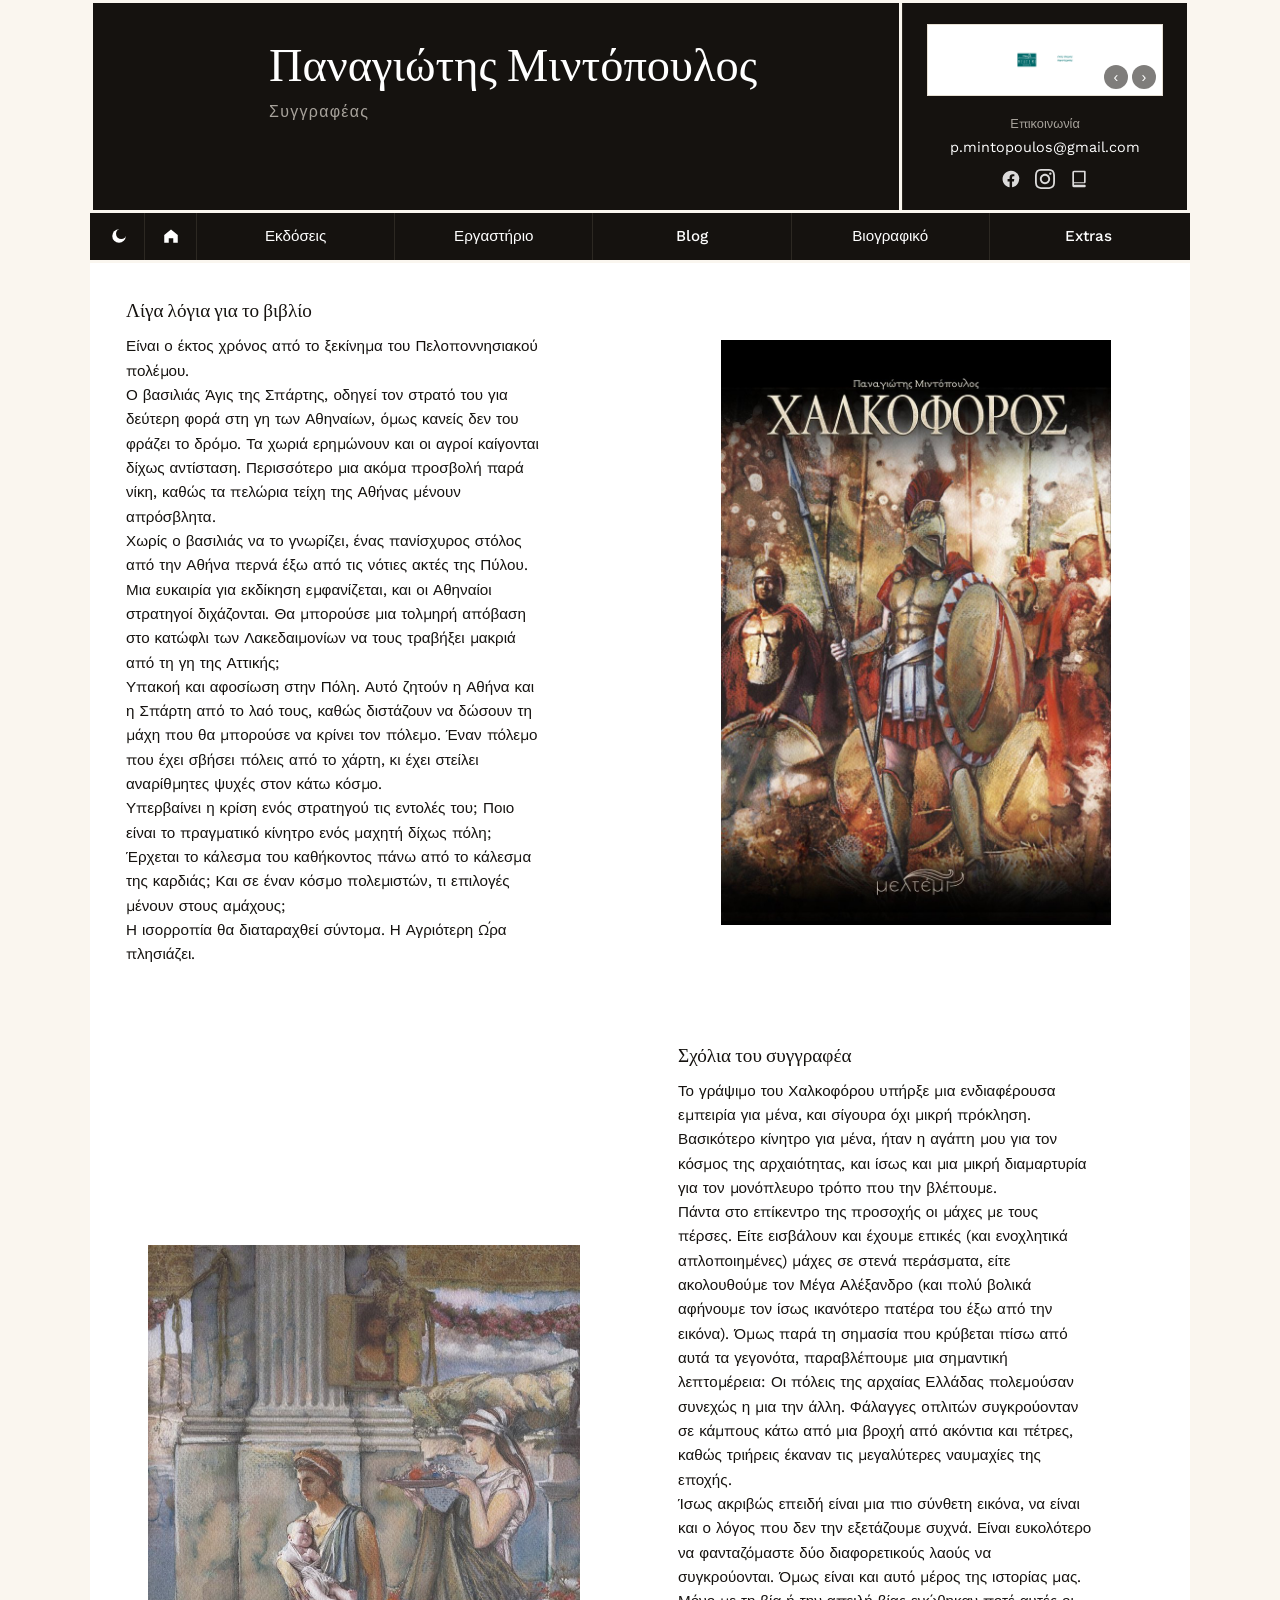
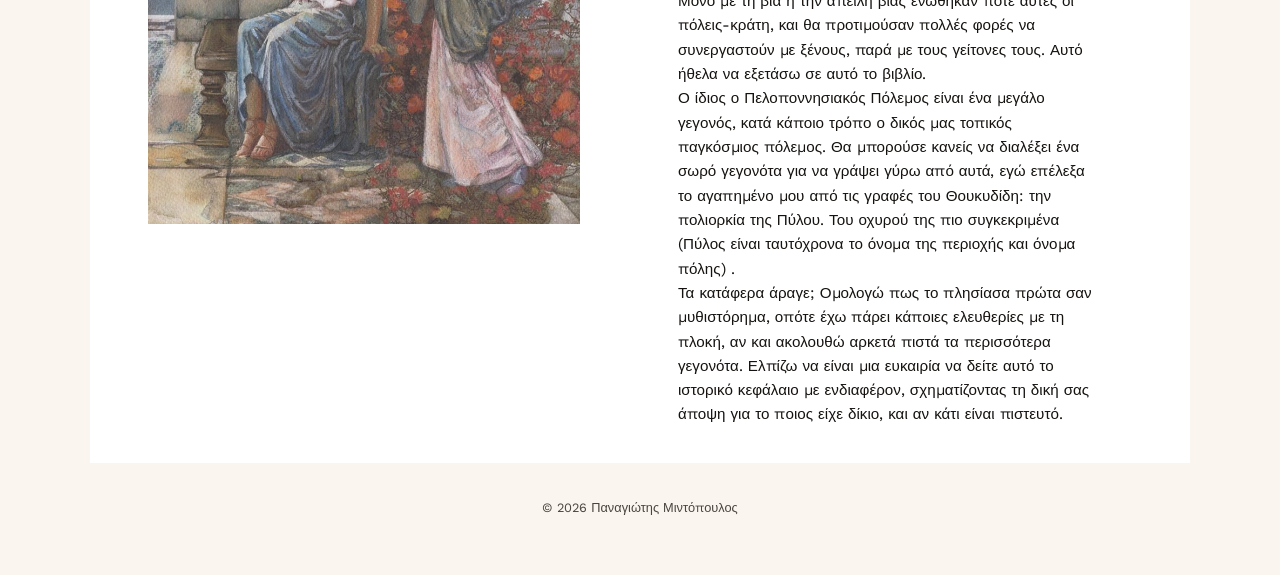
==== commit 93d2588a: "Add files via upload" ====
--- a/index.html
+++ b/index.html
@@ -46,30 +46,26 @@
 <div class="ambient-text ambient-left" id="ambientLeft" aria-hidden="true"></div>
 <div class="ambient-text ambient-right" id="ambientRight" aria-hidden="true"></div>
 
-<!-- ============ TOP STRIP: photo + bookstore banner ============ -->
-<div class="top-strip">
-  <div class="photo-box">
-    <img src="images/author-photo.jpg" alt="Φωτογραφία συγγραφέα" onerror="this.style.display='none'; this.parentElement.classList.add('empty')">
-    <span class="placeholder-label">φωτό</span>
-  </div>
-  <div class="store-switcher" id="storeSwitcher">
-    <a class="store-link" id="storeLink" href="#" target="_blank" rel="noopener" aria-label="Δείτε το βιβλίο στο βιβλιοπωλείο">
-      <img id="storeImg" src="images/stores/store-meltemi.jpg" alt="Διαθέσιμο στο Μελτέμι">
-    </a>
-    <div class="store-arrows">
-      <button type="button" class="store-arrow" id="storePrev" aria-label="Προηγούμενο κατάστημα">&#8249;</button>
-      <button type="button" class="store-arrow" id="storeNext" aria-label="Επόμενο κατάστημα">&#8250;</button>
-    </div>
-  </div>
-</div>
-
-<!-- ============ HERO: name/title + contact & social ============ -->
+<!-- ============ HERO: photo + name/title + contact & social ============ -->
 <div class="hero-strip">
   <div class="hero-name">
+    <div class="hero-photo-frame">
+      <img class="hero-photo" src="images/hero-photo.jpg" alt="Φωτογραφία συγγραφέα" onerror="this.style.display='none'">
+      <img class="hero-photo-clip" src="images/hero-clip.png" alt="" onerror="this.style.display='none'">
+    </div>
     <h1>Παναγιώτης Μιντόπουλος</h1>
     <p class="hero-subtitle">Συγγραφέας</p>
   </div>
   <div class="hero-contact">
+    <div class="store-switcher" id="storeSwitcher">
+      <a class="store-link" id="storeLink" href="#" target="_blank" rel="noopener" aria-label="Δείτε το βιβλίο στο βιβλιοπωλείο">
+        <img id="storeImg" src="images/stores/store-meltemi.jpg" alt="Διαθέσιμο στο Μελτέμι">
+      </a>
+      <div class="store-arrows">
+        <button type="button" class="store-arrow" id="storePrev" aria-label="Προηγούμενο κατάστημα">&#8249;</button>
+        <button type="button" class="store-arrow" id="storeNext" aria-label="Επόμενο κατάστημα">&#8250;</button>
+      </div>
+    </div>
     <p class="contact-label">Επικοινωνία</p>
     <a href="mailto:p.mintopoulos@gmail.com">p.mintopoulos@gmail.com</a>
     <div class="social-row">
--- a/style.css
+++ b/style.css
@@ -97,9 +97,86 @@
 }
 
 /* =========================================================
-   TOP STRIP — author photo + bookstore banner
-   ========================================================= */
-.top-strip {
+   HERO PHOTO — polaroid-style photo + clip, overlapping the
+   top-left corner of the black name box
+   ========================================================= */
+.hero-photo-frame {
+  position: absolute;
+  top: -22px;
+  left: 28px;
+  width: 140px;
+  z-index: 2;
+  pointer-events: none;
+}
+.hero-photo {
+  display: block;
+  width: 100%;
+  transform: rotate(-6deg);
+  box-shadow: 0 10px 22px rgba(0, 0, 0, 0.4);
+}
+.hero-photo-clip {
+  position: absolute;
+  top: -8px;
+  left: 38px;
+  width: 34px;
+  transform: rotate(-16deg);
+  z-index: 3;
+}
+
+/* =========================================================
+   STORE SWITCHER — bookstore banner, now living inside the
+   hero-contact card, above the "Επικοινωνία" info
+   ========================================================= */
+.store-switcher {
+  position: relative;
+  width: 100%;
+  height: 72px;
+  border: 1px solid var(--card-border);
+  background: var(--white);
+  overflow: hidden;
+  margin-bottom: 0.75rem;
+  flex-shrink: 0;
+}
+.store-link {
+  display: block;
+  width: 100%;
+  height: 100%;
+}
+.store-link img {
+  width: 100%;
+  height: 100%;
+  object-fit: contain;
+  background: var(--white);
+  display: block;
+}
+.store-arrows {
+  position: absolute;
+  right: 6px;
+  bottom: 6px;
+  display: flex;
+  gap: 4px;
+}
+.store-arrow {
+  width: 24px;
+  height: 24px;
+  border: none;
+  border-radius: 50%;
+  background: rgba(21, 18, 15, 0.55);
+  color: var(--on-dark);
+  font-size: 0.9rem;
+  line-height: 1;
+  cursor: pointer;
+  display: flex;
+  align-items: center;
+  justify-content: center;
+  transition: background 0.15s ease;
+}
+.store-arrow:hover { background: rgba(21, 18, 15, 0.85); }
+
+/* =========================================================
+   HERO — name / title + contact & social
+   ========================================================= */
+.hero-strip {
   display: flex;
   gap: 3px;
   max-width: var(--max-width);
@@ -107,74 +184,14 @@
   padding: 0 3px;
 }
 
-.photo-box {
-  flex: 0 0 96px;
-  height: 96px;
-  background: var(--gold);
-  overflow: hidden;
-}
-.photo-box img { width: 100%; height: 100%; object-fit: cover; }
-
-.store-switcher {
-  flex: 1;
+.hero-name {
   position: relative;
-  border: 1px solid var(--ink);
-  background: var(--white);
-  overflow: hidden;
-}
-.store-link {
-  display: block;
-  width: 100%;
-  height: 100%;
-}
-.store-link img {
-  width: 100%;
-  height: 100%;
-  object-fit: contain;
-  background: var(--white);
-  display: block;
-}
-.store-arrows {
-  position: absolute;
-  right: 6px;
-  bottom: 6px;
-  display: flex;
-  gap: 4px;
-}
-.store-arrow {
-  width: 27px;
-  height: 27px;
-  border: none;
-  border-radius: 50%;
-  background: rgba(21, 18, 15, 0.55);
-  color: var(--on-dark);
-  font-size: 1rem;
-  line-height: 1;
-  cursor: pointer;
-  display: flex;
-  align-items: center;
-  justify-content: center;
-  transition: background 0.15s ease;
-}
-.store-arrow:hover { background: rgba(21, 18, 15, 0.85); }
-
-/* =========================================================
-   HERO — name / title + contact & social
-   ========================================================= */
-.hero-strip {
-  display: flex;
-  gap: 3px;
-  max-width: var(--max-width);
-  margin: 3px auto 0;
-  padding: 0 3px;
-}
-
-.hero-name {
   flex: 2.5;
   background: var(--black);
   color: var(--on-dark);
-  padding: 2.05rem 2.5rem;
-  text-align: center;
+  padding: 2.05rem 2.5rem 2.05rem 11rem;
+  text-align: left;
+  overflow: visible;
 }
 .hero-name h1 {
   font-size: clamp(1.9rem, 4vw, 2.9rem);
@@ -1037,9 +1054,22 @@
    RESPONSIVE
    ========================================================= */
 @media (max-width: 760px) {
-  .top-strip, .hero-strip { flex-direction: column; }
-  .photo-box { width: 96px; }
+  .hero-strip { flex-direction: column; }
   .hero-contact { border-left: none; border-top: 1px solid #2c2822; }
+
+  /* On narrow screens the photo centers above the title instead
+     of overlapping it from the left, so it doesn't collide with
+     the text. */
+  .hero-name {
+    padding: 7rem 1.5rem 1.5rem;
+    text-align: center;
+  }
+  .hero-photo-frame {
+    left: 50%;
+    top: -22px;
+    transform: translateX(-50%);
+    width: 110px;
+  }
 
   .main-nav > ul { flex-direction: column; }
   .main-nav > ul > li { border-right: none; border-bottom: 1px solid #2c2822; }
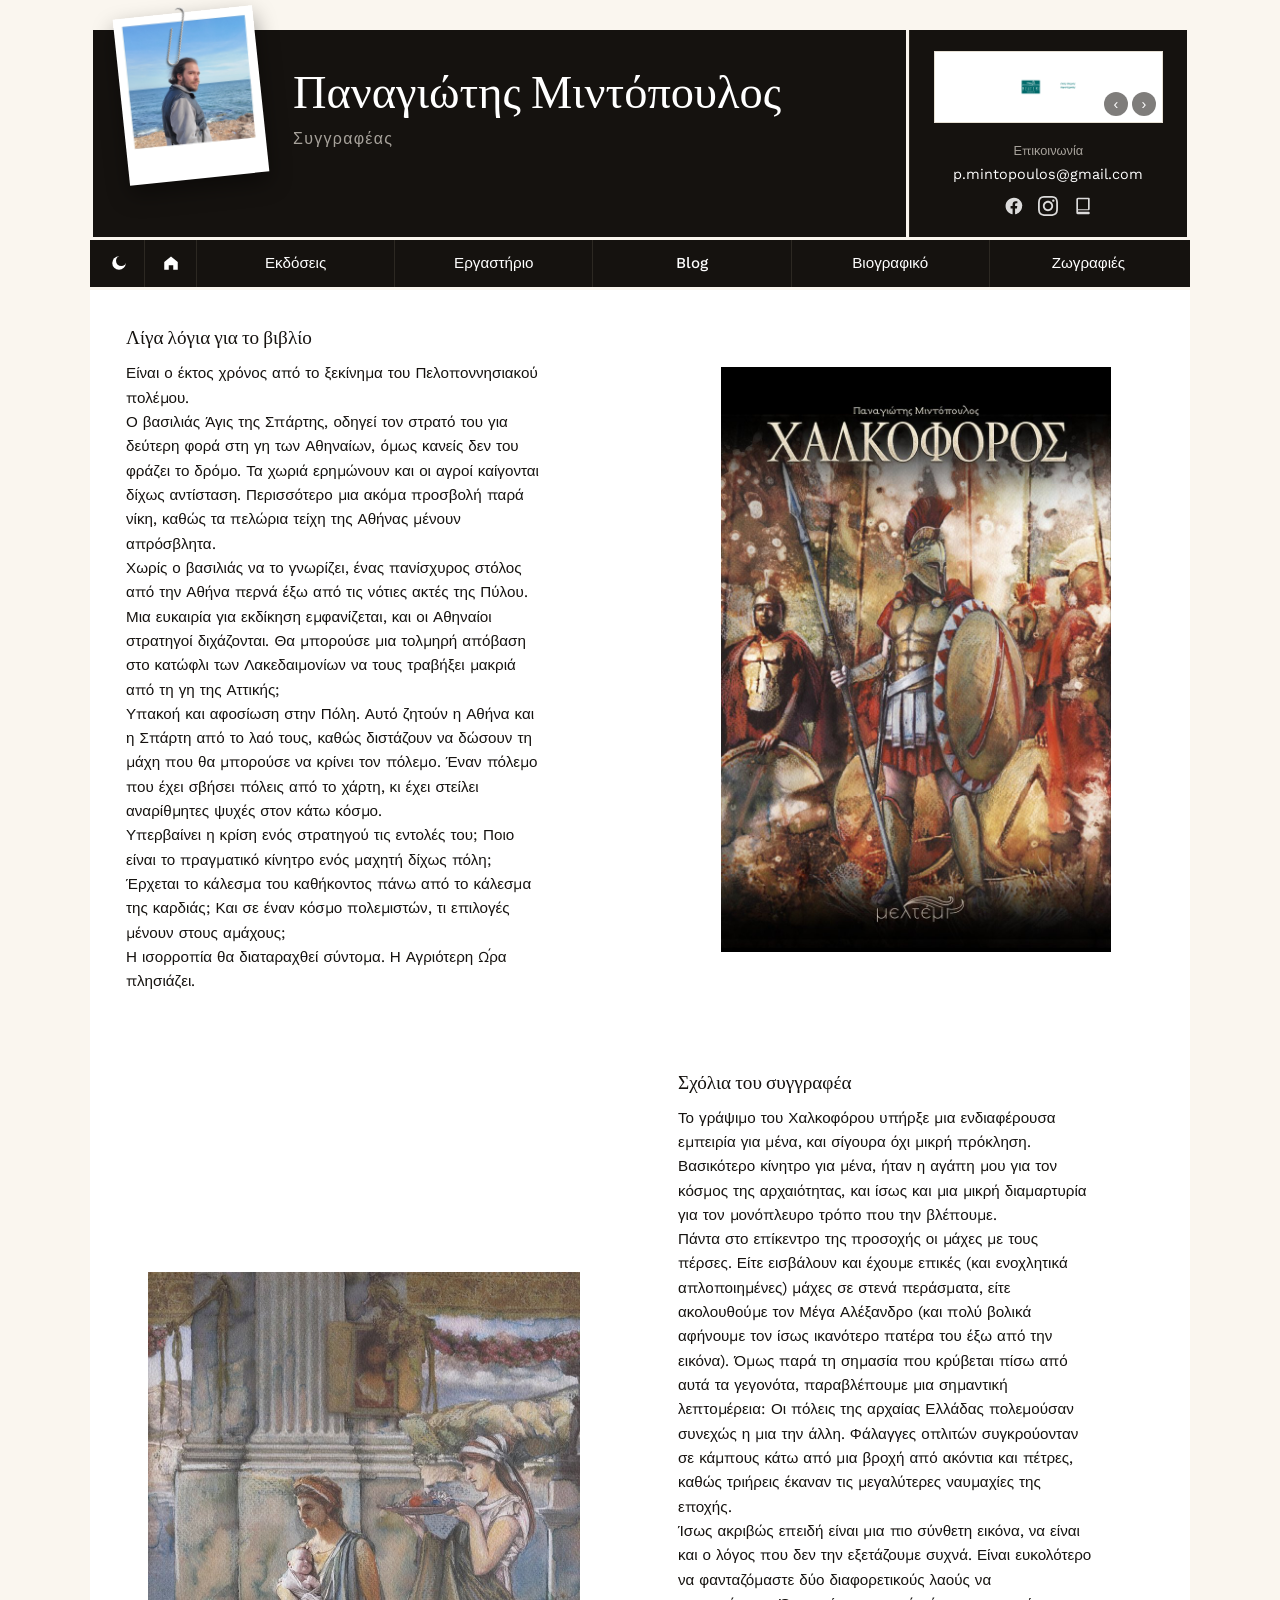
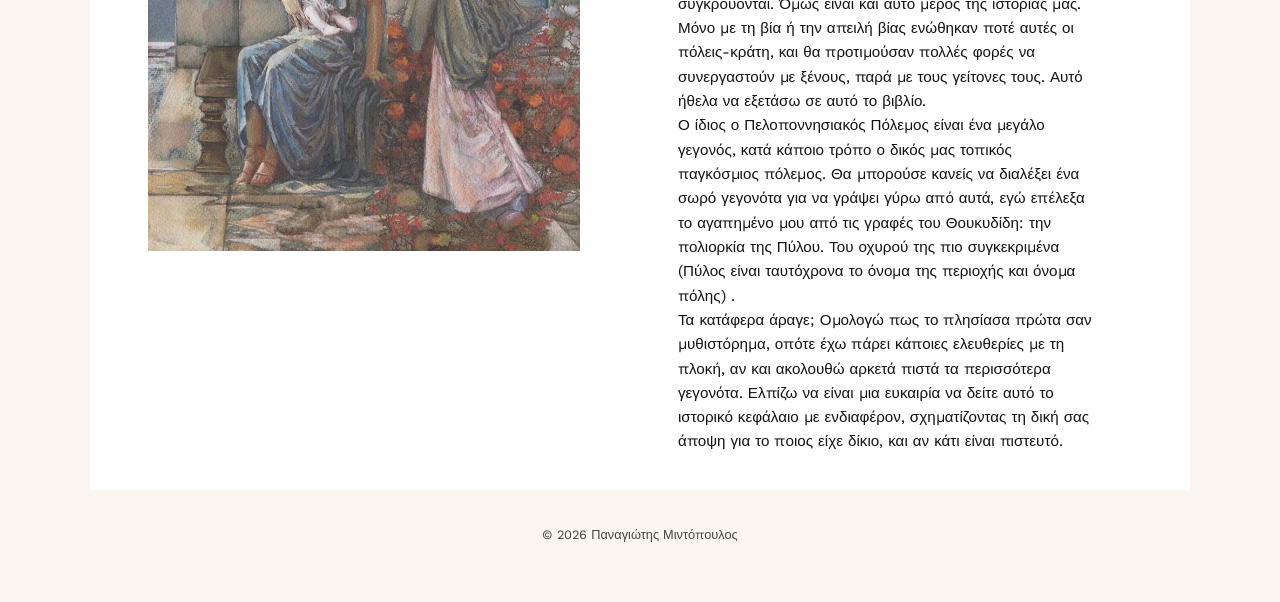
==== commit baeb706d: "Add files via upload" ====
--- a/index.html
+++ b/index.html
@@ -117,14 +117,7 @@
     </li>
     <li><a href="blog.html">Blog</a></li>
     <li><a href="bio.html">Βιογραφικό</a></li>
-    <li class="has-dropdown">
-      <a href="#">Extras</a>
-      <ul class="dropdown">
-        <li><a href="drawings.html">Ζωγραφιές</a></li>
-        <li><a href="modeling.html">Μοντελισμός</a></li>
-        <li><a href="suggestions.html">Προτάσεις</a></li>
-      </ul>
-    </li>
+    <li><a href="drawings.html">Ζωγραφιές</a></li>
   </ul>
 </nav>
 
--- a/style.css
+++ b/style.css
@@ -102,7 +102,7 @@
    ========================================================= */
 .hero-photo-frame {
   position: absolute;
-  top: -22px;
+  top: -18px;
   left: 28px;
   width: 140px;
   z-index: 2;
@@ -116,7 +116,7 @@
 }
 .hero-photo-clip {
   position: absolute;
-  top: -8px;
+  top: -4px;
   left: 38px;
   width: 34px;
   transform: rotate(-16deg);
@@ -180,7 +180,7 @@
   display: flex;
   gap: 3px;
   max-width: var(--max-width);
-  margin: 3px auto 0;
+  margin: 30px auto 0;
   padding: 0 3px;
 }
 
@@ -189,7 +189,7 @@
   flex: 2.5;
   background: var(--black);
   color: var(--on-dark);
-  padding: 2.05rem 2.5rem 2.05rem 11rem;
+  padding: 2.05rem 2.5rem 2.05rem 12.5rem;
   text-align: left;
   overflow: visible;
 }
@@ -1066,7 +1066,7 @@
   }
   .hero-photo-frame {
     left: 50%;
-    top: -22px;
+    top: -18px;
     transform: translateX(-50%);
     width: 110px;
   }
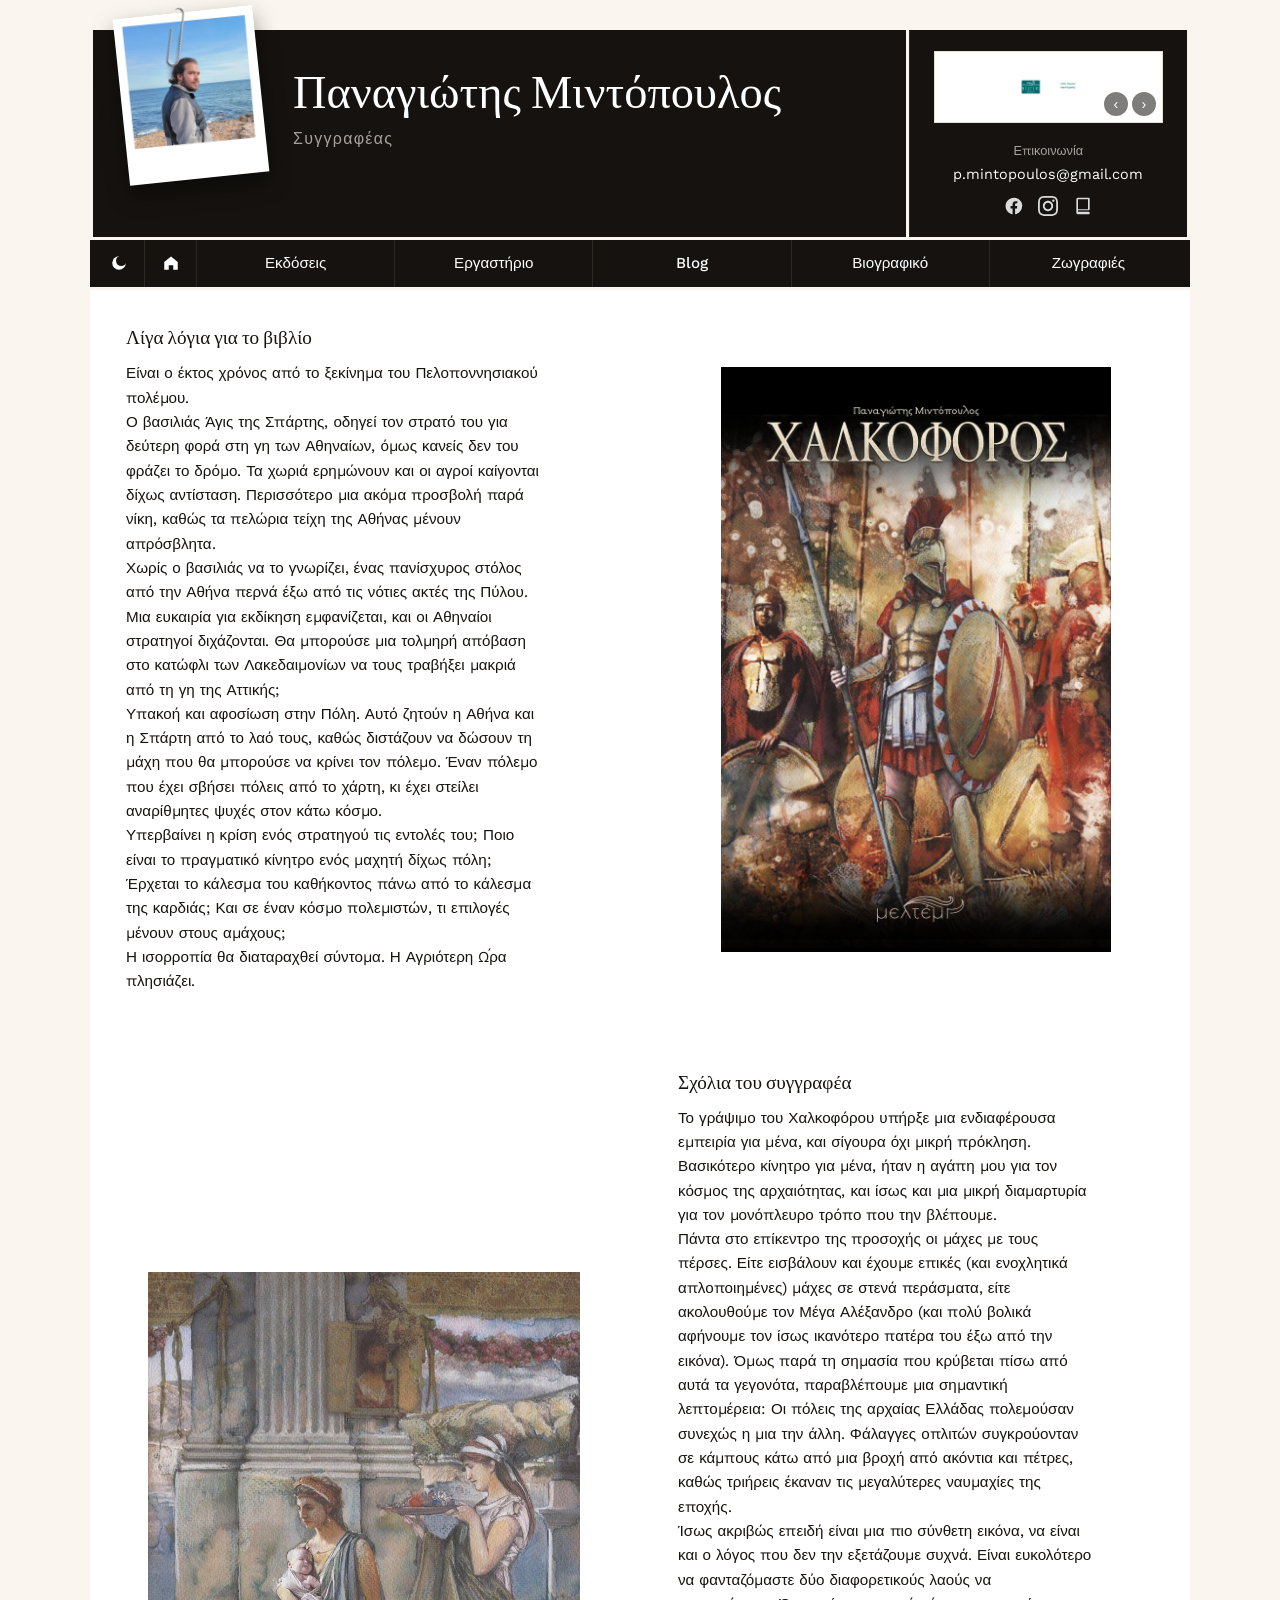
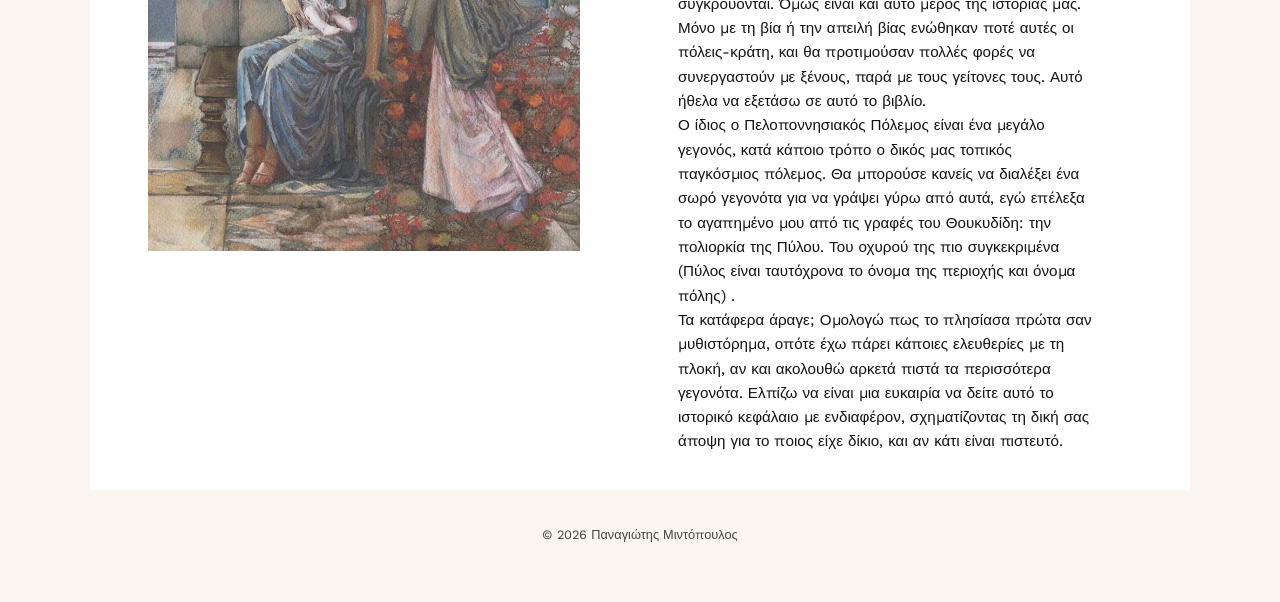
==== commit 7d8afbe8: "Add files via upload" ====
--- a/index.html
+++ b/index.html
@@ -54,7 +54,12 @@
       <img class="hero-photo-clip" src="images/hero-clip.png" alt="" onerror="this.style.display='none'">
     </div>
     <h1>Παναγιώτης Μιντόπουλος</h1>
-    <p class="hero-subtitle">Συγγραφέας</p>
+    <p class="hero-subtitle"><span class="tw-letter" style="--t:700ms;--d:150ms">Σ</span><span class="tw-letter" style="--t:850ms;--d:120ms">υ</span><span class="tw-letter" style="--t:970ms;--d:160ms">γ</span><span class="tw-letter" style="--t:1130ms;--d:110ms">γ</span><span class="tw-letter" style="--t:1240ms;--d:140ms">ρ</span><span class="tw-letter" style="--t:1380ms;--d:130ms">α</span><span class="tw-letter" style="--t:1510ms;--d:170ms">φ</span><span class="tw-letter" style="--t:1680ms;--d:120ms">έ</span><span class="tw-letter" style="--t:1800ms;--d:150ms">α</span><span class="tw-letter" style="--t:1950ms">ς</span></p>
+    <div class="candle-cluster" aria-hidden="true">
+      <div class="candle candle-1"><div class="candle-glow"></div><div class="candle-flame"></div><div class="candle-body"></div></div>
+      <div class="candle candle-2"><div class="candle-glow"></div><div class="candle-flame"></div><div class="candle-body"></div></div>
+      <div class="candle candle-3"><div class="candle-glow"></div><div class="candle-flame"></div><div class="candle-body"></div></div>
+    </div>
   </div>
   <div class="hero-contact">
     <div class="store-switcher" id="storeSwitcher">
--- a/style.css
+++ b/style.css
@@ -14,6 +14,7 @@
   --ink-soft: #4a453f;
   --white: #ffffff;
   --on-dark: #ffffff;
+  --on-dark-muted: #a7a29b;
   --card-border: #e6e0d4;
 
   --font-display: "Fraunces", Georgia, serif;
@@ -124,6 +125,150 @@
 }
 
 /* =========================================================
+   TYPEWRITER — "Συγγραφέας" types itself out when a page loads.
+   Each letter is its own <span> with a start time (--t) and the
+   gap until the next letter (--d). A thin cursor follows the
+   typing, then keeps blinking on the last letter for as long as
+   the page is open. Pure CSS: no script needed.
+   ========================================================= */
+.tw-letter {
+  position: relative;
+  animation: twShow 0.01s linear both;
+  animation-delay: var(--t, 0ms);
+}
+.tw-letter::after {
+  content: "";
+  position: absolute;
+  top: 0.12em;
+  bottom: 0.02em;
+  right: -0.12em;
+  width: 0.08em;
+  background: currentColor;
+  opacity: 0;
+  /* visible only during this letter's own window; afterwards it
+     simply falls back to the invisible default above */
+  animation: twCursorStep var(--d, 150ms) linear;
+  animation-delay: var(--t, 0ms);
+}
+/* the final letter's cursor never leaves — it blinks */
+.tw-letter:last-child::after {
+  animation: twCursorBlink 1.1s steps(1) infinite;
+  animation-delay: var(--t, 0ms);
+}
+
+@keyframes twShow {
+  from { opacity: 0; }
+  to   { opacity: 1; }
+}
+@keyframes twCursorStep {
+  from, to { opacity: 1; }
+}
+@keyframes twCursorBlink {
+  0%, 55% { opacity: 1; }
+  56%, 100% { opacity: 0; }
+}
+
+/* Visitors who prefer reduced motion just see the word, no typing */
+@media (prefers-reduced-motion: reduce) {
+  .tw-letter { animation: none; }
+  .tw-letter::after { display: none; }
+}
+
+/* =========================================================
+   CANDLES — three small flickering candles in the bottom-right
+   of the name card. Only visible in night mode; pure CSS, no
+   images. Each flame flickers on its own timing so they never
+   move in sync.
+   ========================================================= */
+.candle-cluster {
+  position: absolute;
+  bottom: 12px;
+  right: 22px;
+  display: none;
+  align-items: flex-end;
+  gap: 12px;
+  z-index: 1;
+  pointer-events: none;
+}
+html[data-theme="dark"] .candle-cluster {
+  display: flex;
+  animation: candlesFadeIn 1.2s ease both;
+}
+
+.candle {
+  position: relative;
+  width: 10px;
+  display: flex;
+  flex-direction: column;
+  align-items: center;
+}
+.candle-body {
+  width: 10px;
+  border-radius: 2px 2px 1px 1px;
+  background: linear-gradient(90deg, #cdbb8e 0%, #f1e6c9 45%, #d8c79e 100%);
+  box-shadow: inset 0 2px 2px rgba(0, 0, 0, 0.12);
+}
+.candle-1 .candle-body { height: 30px; }
+.candle-2 .candle-body { height: 42px; }
+.candle-3 .candle-body { height: 24px; }
+
+.candle-flame {
+  position: relative;
+  z-index: 2;
+  width: 8px;
+  height: 13px;
+  margin-bottom: -1px;
+  border-radius: 50% 50% 50% 50% / 62% 62% 38% 38%;
+  background: radial-gradient(ellipse at 50% 70%, #fff3cf 0%, #ffc15a 45%, #ee7a1f 85%);
+  transform-origin: 50% 100%;
+  animation: flameFlicker 1.6s ease-in-out infinite;
+}
+.candle-glow {
+  position: absolute;
+  z-index: 1;
+  left: 50%;
+  bottom: calc(100% - 30px);
+  width: 46px;
+  height: 46px;
+  transform: translateX(-50%);
+  background: radial-gradient(circle, rgba(255, 176, 70, 0.5) 0%, rgba(255, 140, 40, 0.14) 50%, transparent 72%);
+  animation: glowPulse 1.6s ease-in-out infinite;
+}
+/* the flame + glow sit above each candle body, which has a
+   different height per candle, so the glow follows each flame */
+.candle-1 .candle-glow { bottom: 36px; }
+.candle-2 .candle-glow { bottom: 48px; }
+.candle-3 .candle-glow { bottom: 30px; }
+
+.candle-2 .candle-flame, .candle-2 .candle-glow { animation-delay: 0.35s; animation-duration: 1.9s; }
+.candle-3 .candle-flame, .candle-3 .candle-glow { animation-delay: 0.7s; animation-duration: 1.4s; }
+
+@keyframes flameFlicker {
+  0%, 100% { transform: rotate(0deg) scale(1, 1); opacity: 1; }
+  20%      { transform: rotate(-3deg) scale(1.06, 0.94); opacity: 0.93; }
+  45%      { transform: rotate(2deg) scale(0.94, 1.08); opacity: 1; }
+  70%      { transform: rotate(-1.5deg) scale(1.03, 0.97); opacity: 0.95; }
+}
+@keyframes glowPulse {
+  0%, 100% { opacity: 0.75; }
+  50%      { opacity: 1; }
+}
+@keyframes candlesFadeIn {
+  from { opacity: 0; }
+  to   { opacity: 1; }
+}
+
+@media (prefers-reduced-motion: reduce) {
+  .candle-flame, .candle-glow, html[data-theme="dark"] .candle-cluster { animation: none; }
+}
+
+/* On narrow screens the name card is stacked and centered, so
+   tuck the candles into its bottom-right corner but smaller. */
+@media (max-width: 760px) {
+  .candle-cluster { bottom: 8px; right: 14px; gap: 9px; transform: scale(0.8); transform-origin: bottom right; }
+}
+
+/* =========================================================
    STORE SWITCHER — bookstore banner, now living inside the
    hero-contact card, above the "Επικοινωνία" info
    ========================================================= */
@@ -202,7 +347,7 @@
   font-family: var(--font-body);
   font-size: 1rem;
   letter-spacing: 0.08em;
-  color: var(--grey);
+  color: var(--on-dark-muted);
 }
 
 .hero-contact {
@@ -220,7 +365,7 @@
 .contact-label {
   margin: 0;
   font-size: 0.8rem;
-  color: var(--grey);
+  color: var(--on-dark-muted);
 }
 .hero-contact a { font-size: 0.9rem; }
 .hero-contact a:hover { color: var(--gold); }
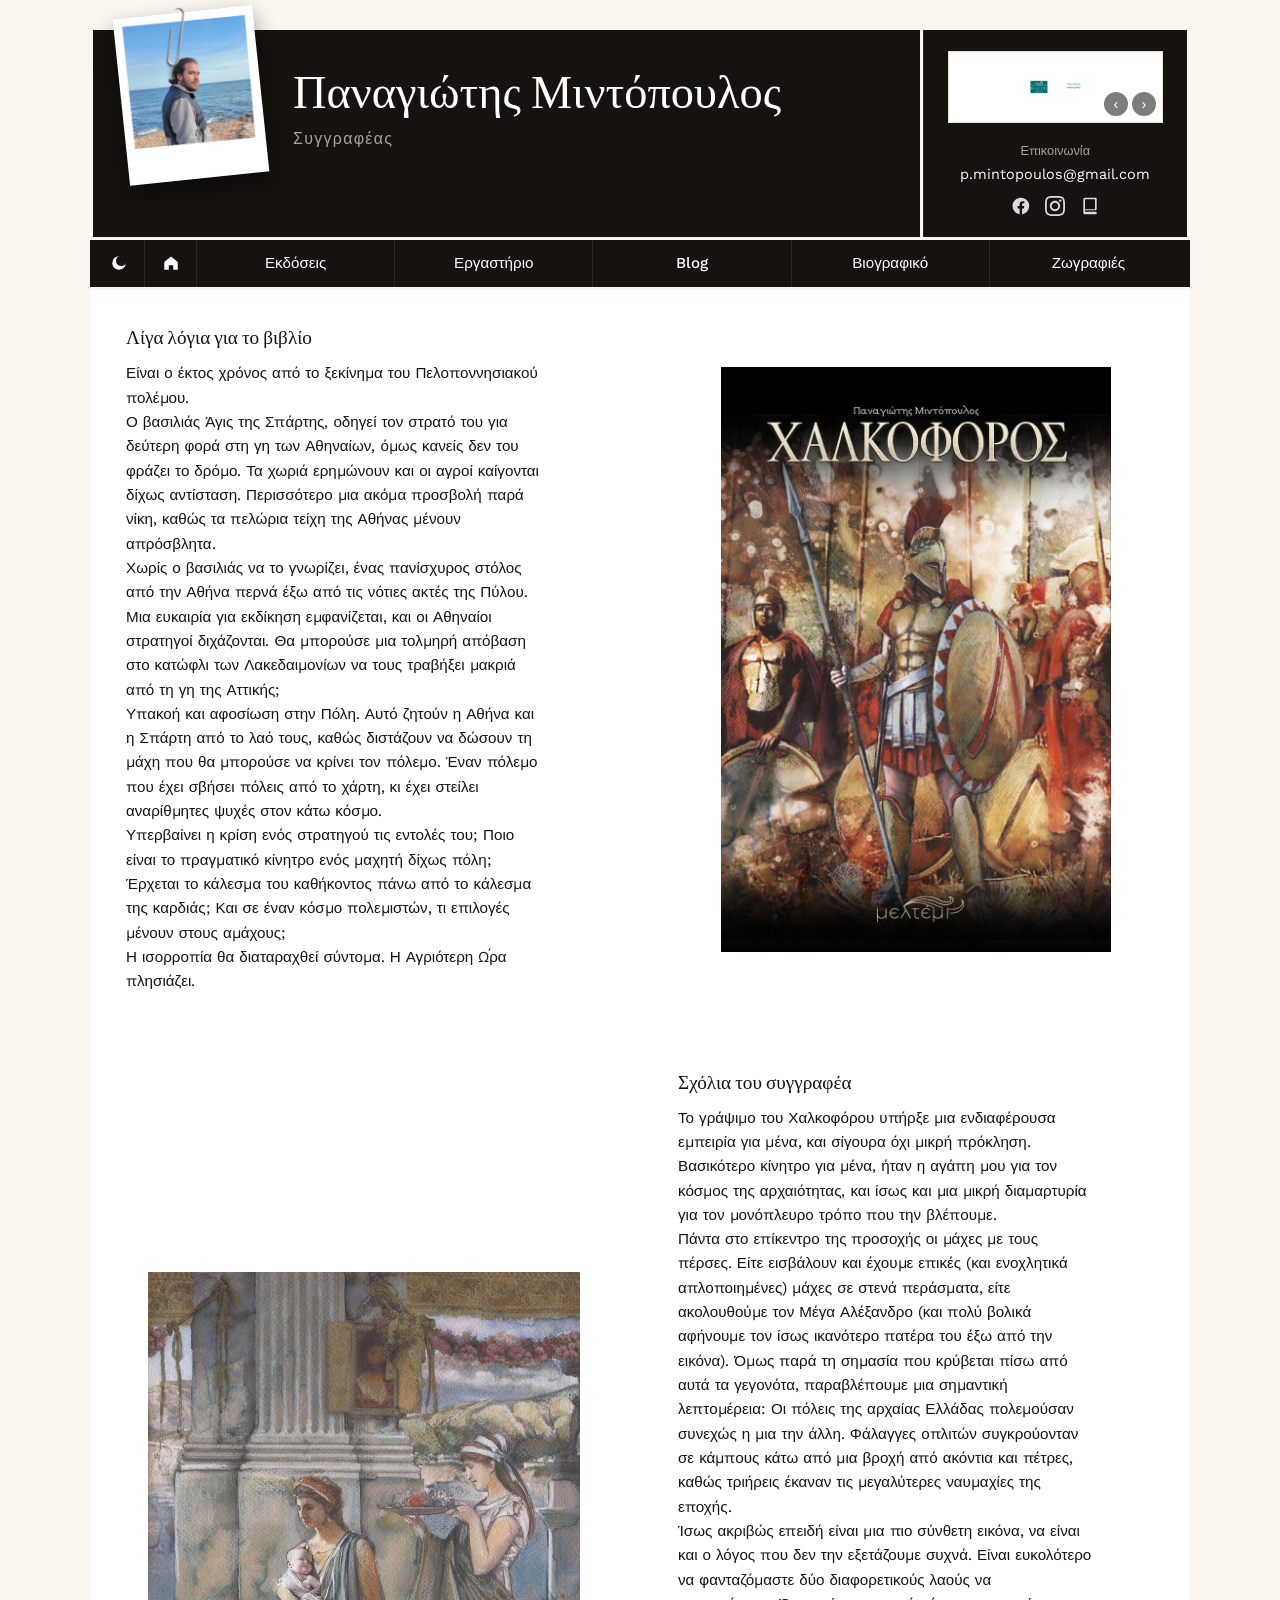
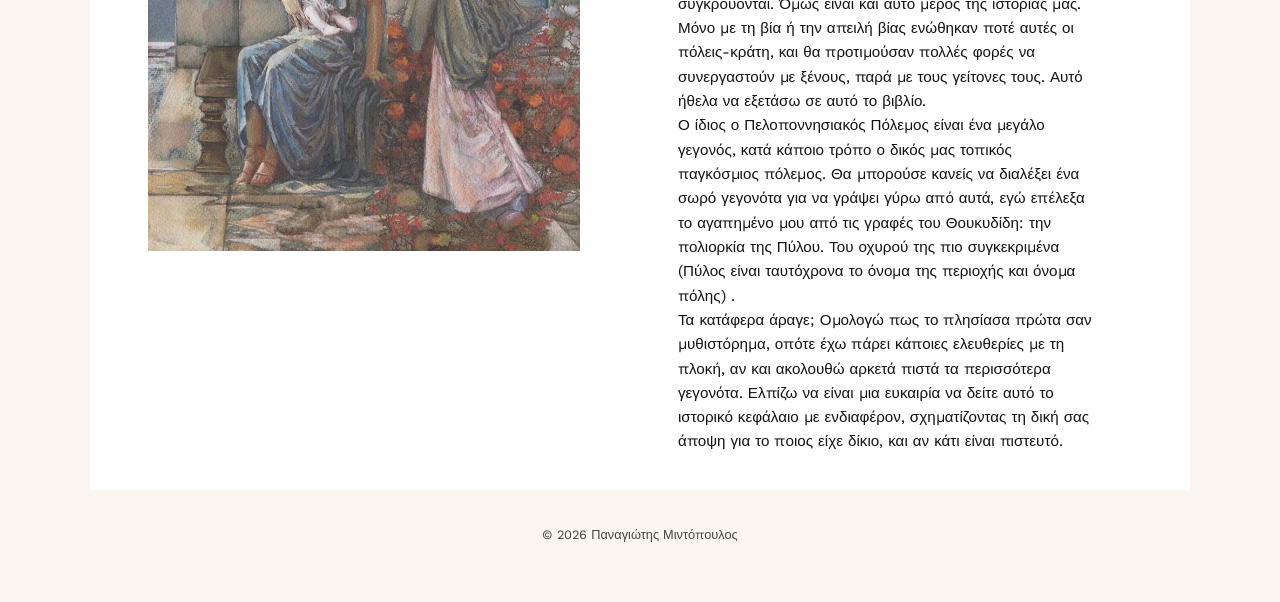
==== commit a6ed2169: "Add files via upload" ====
--- a/index.html
+++ b/index.html
@@ -2,7 +2,7 @@
 <html lang="el">
 <head>
 <meta charset="UTF-8">
-<script>(function(){try{if(localStorage.getItem("siteTheme")==="dark"){document.documentElement.setAttribute("data-theme","dark");}}catch(e){}})();</script>
+<script>(function(){try{if(localStorage.getItem("siteTheme")==="dark"){document.documentElement.setAttribute("data-theme","dark");}}catch(e){}try{if(sessionStorage.getItem("introTyped")){document.documentElement.classList.add("intro-done");}else{sessionStorage.setItem("introTyped","1");}}catch(e){}})();</script>
 <meta name="google-site-verification" content="775lHeg6rvfFy2zufK6wCmhFiFJOuWNZ0O4ywF4zVB4" />
 <meta name="viewport" content="width=device-width, initial-scale=1.0">
 <title>Παναγιώτης Μιντόπουλος | Συγγραφέας</title>
@@ -55,6 +55,7 @@
     </div>
     <h1>Παναγιώτης Μιντόπουλος</h1>
     <p class="hero-subtitle"><span class="tw-letter" style="--t:700ms;--d:150ms">Σ</span><span class="tw-letter" style="--t:850ms;--d:120ms">υ</span><span class="tw-letter" style="--t:970ms;--d:160ms">γ</span><span class="tw-letter" style="--t:1130ms;--d:110ms">γ</span><span class="tw-letter" style="--t:1240ms;--d:140ms">ρ</span><span class="tw-letter" style="--t:1380ms;--d:130ms">α</span><span class="tw-letter" style="--t:1510ms;--d:170ms">φ</span><span class="tw-letter" style="--t:1680ms;--d:120ms">έ</span><span class="tw-letter" style="--t:1800ms;--d:150ms">α</span><span class="tw-letter" style="--t:1950ms">ς</span></p>
+    <script>(function(){try{var t=JSON.parse(sessionStorage.getItem("titles")||"[]"),p=document.querySelector(".hero-subtitle");if(!p||!t.length)return;p.classList.add("has-titles");t.forEach(function(x){var s=document.createElement("span");s.className="tw-sep";s.textContent="\u00a0\u00b7 ";var e=document.createElement("span");e.className="tw-title";e.textContent=x;p.appendChild(s);p.appendChild(e);});}catch(e){}})();</script>
     <div class="candle-cluster" aria-hidden="true">
       <div class="candle candle-1"><div class="candle-glow"></div><div class="candle-flame"></div><div class="candle-body"></div></div>
       <div class="candle candle-2"><div class="candle-glow"></div><div class="candle-flame"></div><div class="candle-body"></div></div>
--- a/style.css
+++ b/style.css
@@ -168,10 +168,66 @@
   56%, 100% { opacity: 0; }
 }
 
+/* After the first page of a visit the word has already been typed
+   (the page head adds .intro-done), so it's simply there: no
+   retyping, just the cursor blinking where it left off. */
+html.intro-done .tw-letter { animation: none; }
+html.intro-done .tw-letter::after { animation: none; }
+html.intro-done .tw-letter:last-child::after {
+  animation: twCursorBlink 1.1s steps(1) infinite;
+  animation-delay: 0s;
+}
+
 /* Visitors who prefer reduced motion just see the word, no typing */
 @media (prefers-reduced-motion: reduce) {
   .tw-letter { animation: none; }
   .tw-letter::after { display: none; }
+}
+
+/* =========================================================
+   COLLECTED TITLES — words earned while exploring, typed in after
+   "Συγγραφέας". Each title stays in one piece; the line only wraps
+   between titles. The blinking cursor moves to the newest one.
+   ========================================================= */
+.hero-subtitle.has-titles { line-height: 1.55; }
+/* the separator is a no-break space + dot + a normal space, so a line can
+   only break after the dot (never before it); each title stays in one piece */
+.tw-title { white-space: nowrap; }
+
+/* the cursor now lives at the end of the newest title instead */
+.hero-subtitle.has-titles .tw-letter:last-child::after { display: none; }
+.tw-title:last-child::after {
+  content: "";
+  display: inline-block;
+  width: 0.08em;
+  height: 1em;
+  margin-left: 0.1em;
+  vertical-align: -0.12em;
+  background: currentColor;
+  animation: twCursorBlink 1.1s steps(1) infinite;
+}
+.tw-title.typing::after { animation: none; opacity: 1; }
+
+@media (prefers-reduced-motion: reduce) {
+  .tw-title::after { display: none; }
+}
+
+/* =========================================================
+   POLAROID — click to take a closer look. It scales up but keeps
+   its tilt; click elsewhere or press Esc to put it back.
+   ========================================================= */
+.hero-photo-frame {
+  transform-origin: 50% 0;
+  transition: transform 0.4s cubic-bezier(0.2, 0.8, 0.2, 1);
+}
+.hero-photo,
+.hero-photo-clip { pointer-events: auto; }
+.hero-photo { cursor: zoom-in; transition: box-shadow 0.4s ease; }
+.hero-photo:focus-visible { outline: 2px solid var(--gold); outline-offset: 4px; }
+.hero-photo-frame.zoomed { transform: scale(1.25); z-index: 5; }
+.hero-photo-frame.zoomed .hero-photo {
+  cursor: zoom-out;
+  box-shadow: 0 18px 36px rgba(0, 0, 0, 0.55);
 }
 
 /* =========================================================
@@ -331,10 +387,11 @@
 
 .hero-name {
   position: relative;
+  min-width: 0;
   flex: 2.5;
   background: var(--black);
   color: var(--on-dark);
-  padding: 2.05rem 2.5rem 2.05rem 12.5rem;
+  padding: 2.05rem 5.5rem 2.05rem 12.5rem;
   text-align: left;
   overflow: visible;
 }
@@ -1206,7 +1263,7 @@
      of overlapping it from the left, so it doesn't collide with
      the text. */
   .hero-name {
-    padding: 7rem 1.5rem 1.5rem;
+    padding: 7rem 1.5rem 3.5rem;
     text-align: center;
   }
   .hero-photo-frame {
@@ -1215,6 +1272,7 @@
     transform: translateX(-50%);
     width: 110px;
   }
+  .hero-photo-frame.zoomed { transform: translateX(-50%) scale(1.25); }
 
   .main-nav > ul { flex-direction: column; }
   .main-nav > ul > li { border-right: none; border-bottom: 1px solid #2c2822; }
